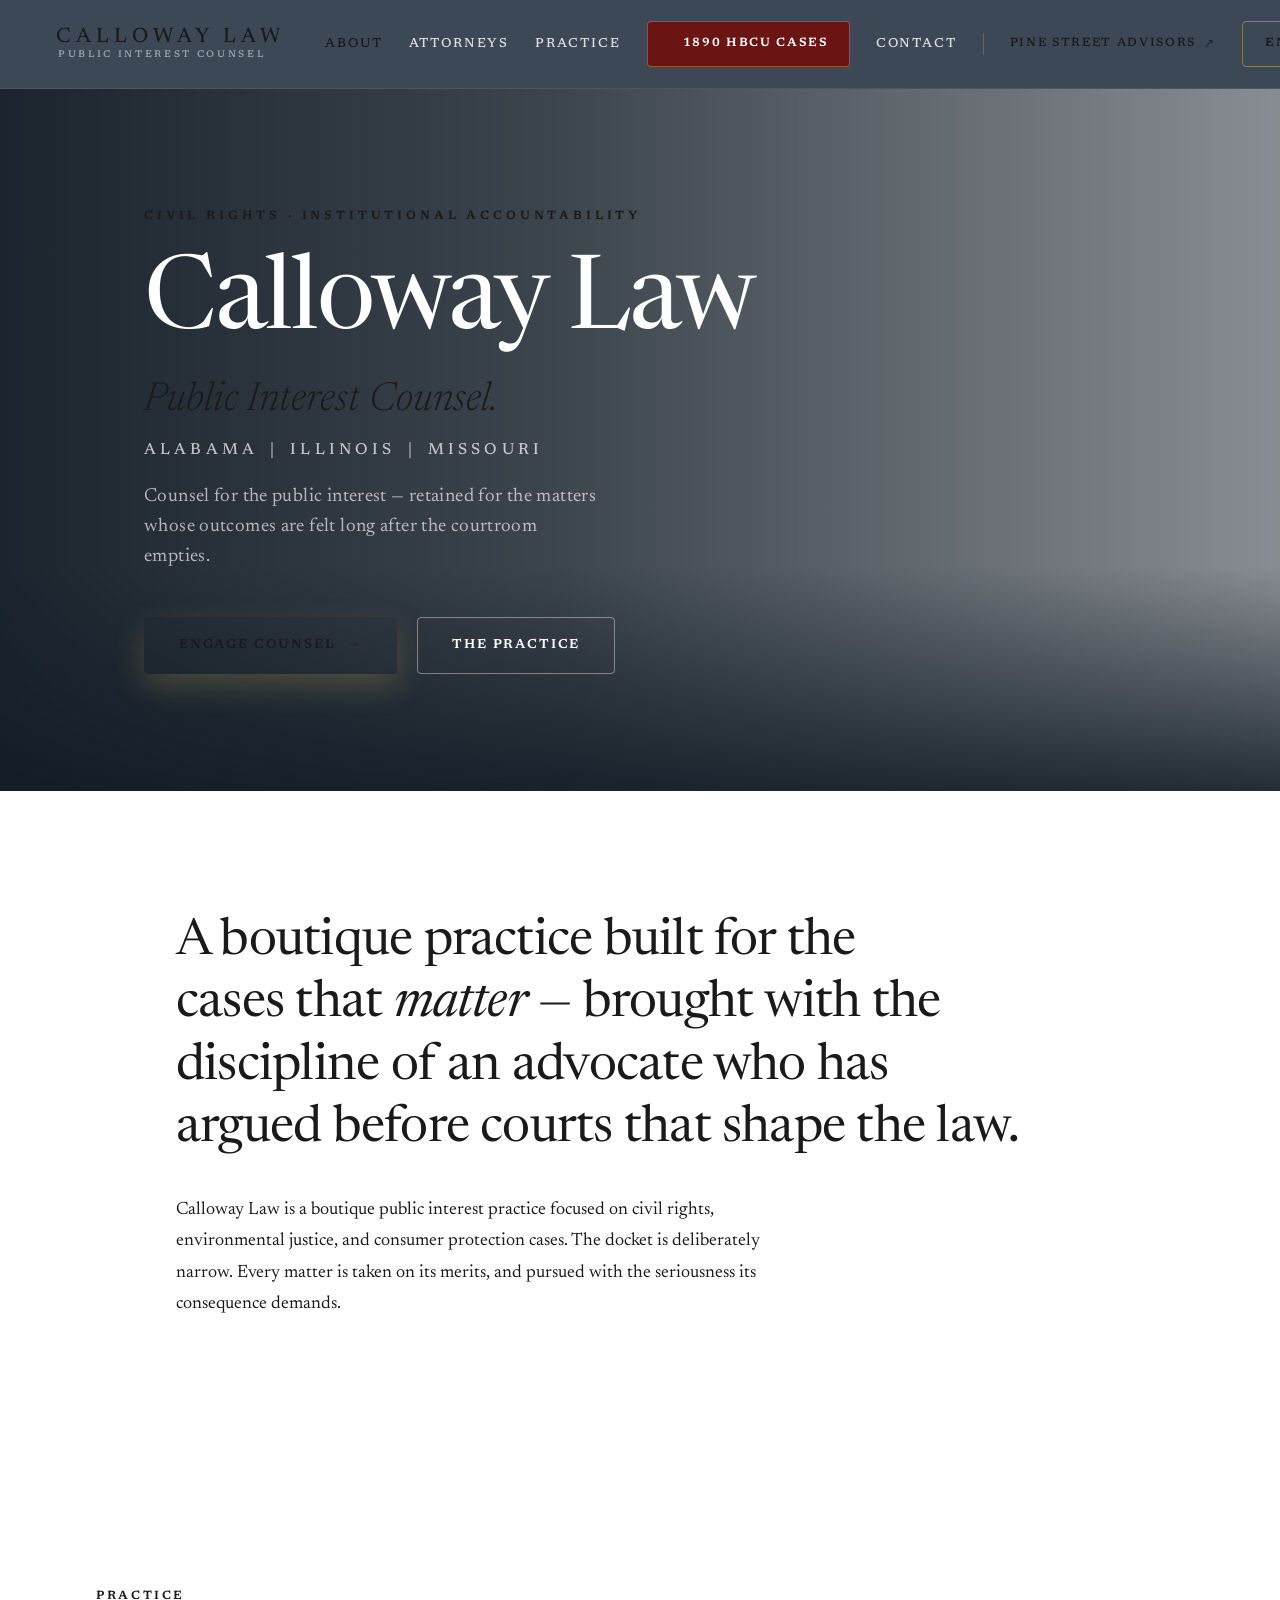
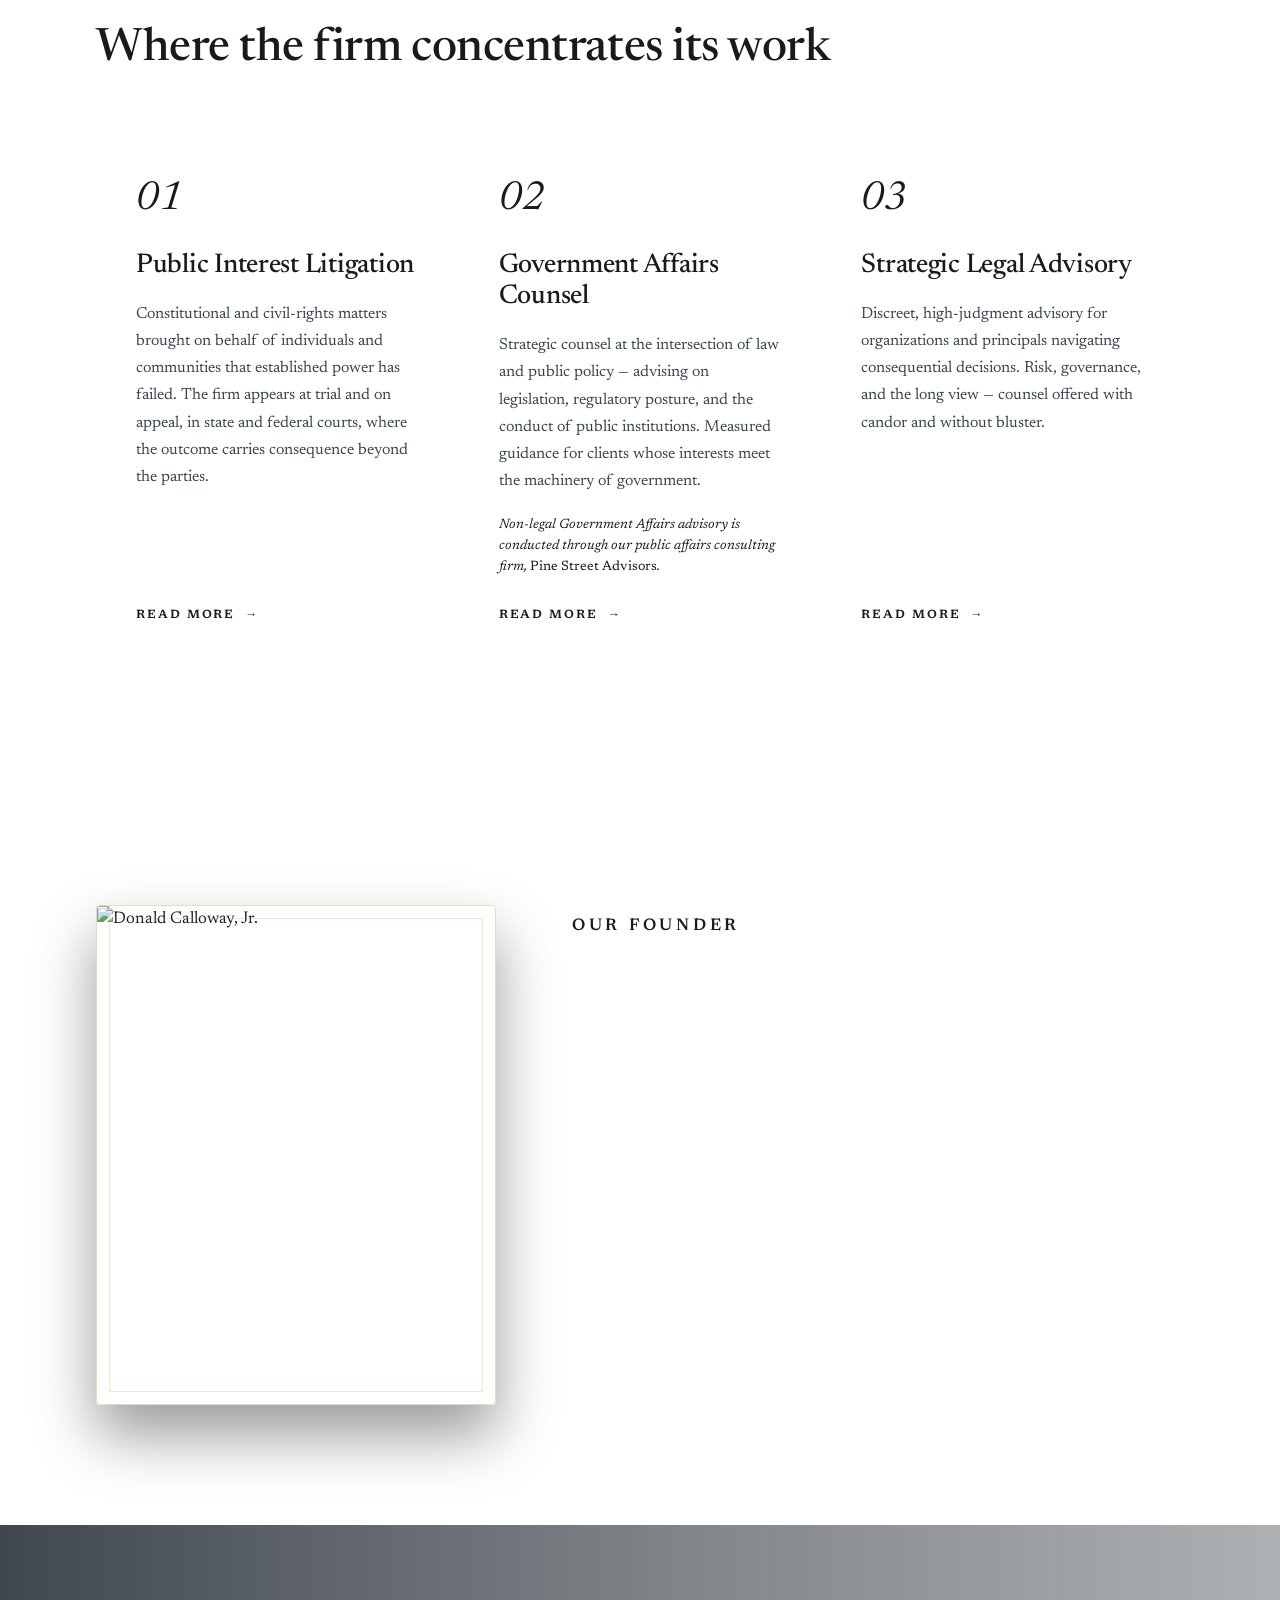
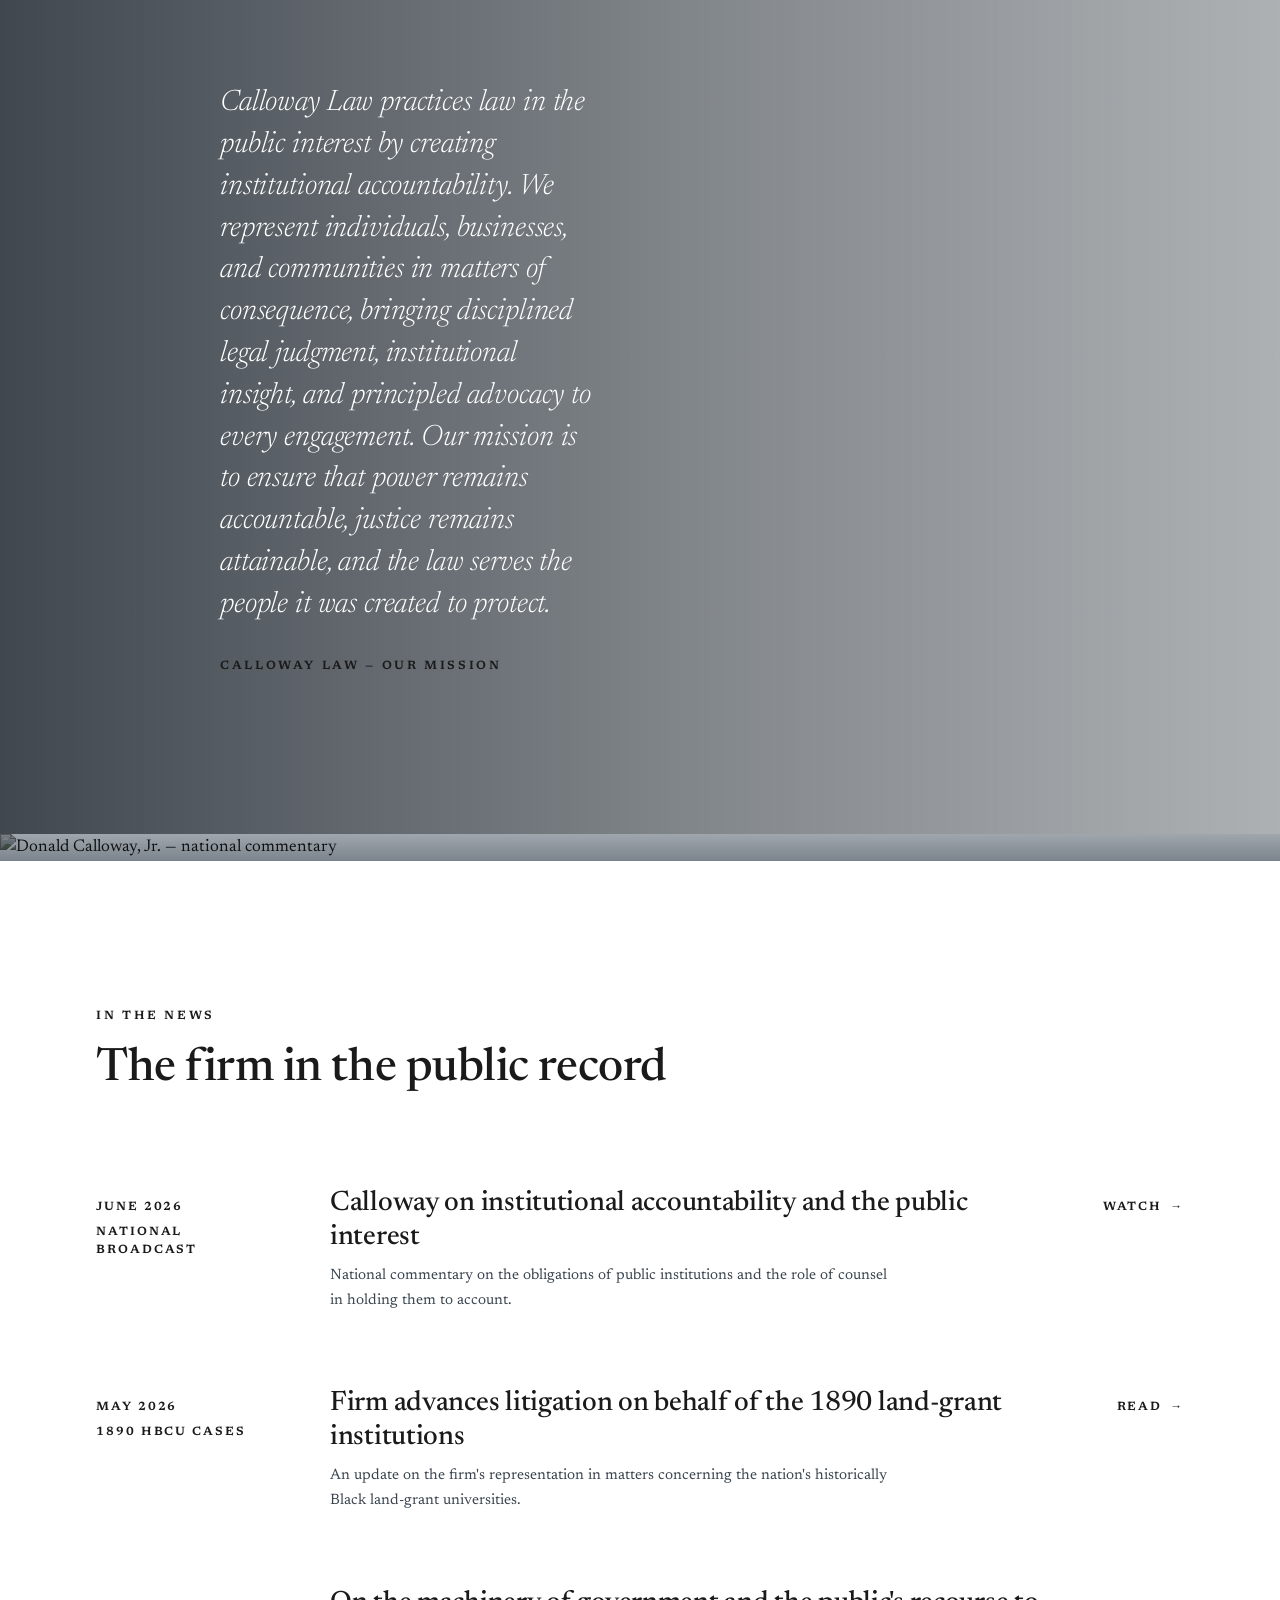
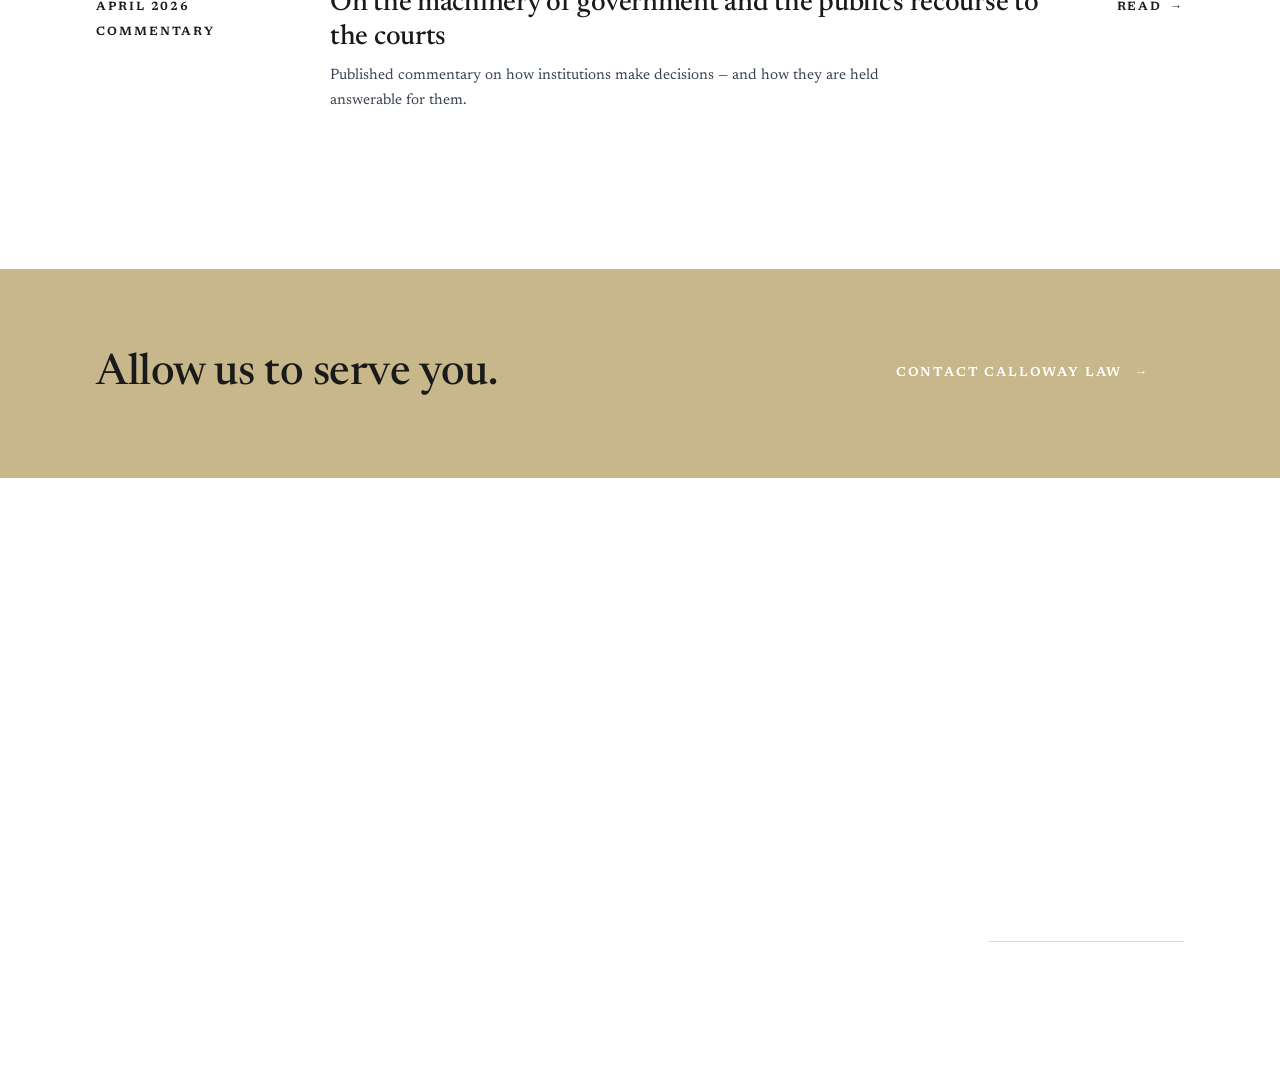
==== index.html @ e1b7f5eb "skeleton" ====
<!DOCTYPE html>
<html lang="en">
<head>
<meta charset="utf-8">
<meta name="viewport" content="width=device-width, initial-scale=1">
<title>Calloway Law — Counsel for the Public Interest</title>
<link rel="stylesheet" href="../colors_and_type.css">
<link rel="stylesheet" href="site.css">
<style>
  /* ================= HERO ================= */
  .hero { position: relative; min-height: 78vh; display: flex; align-items: center; overflow: hidden; background: var(--slate-navy); }
  .hero-photo {
    position: absolute; inset: 0;
    background: url('https://images.unsplash.com/photo-1479142506502-19b3a3b7ff33?w=2000&q=80') center/cover no-repeat;
    filter: grayscale(.4) contrast(1.03);
    transform: scale(1.04);
  }
  .hero::after {
    content: ""; position: absolute; inset: 0;
    background:
      linear-gradient(90deg, rgba(18,28,38,.96) 0%, rgba(18,28,38,.82) 44%, rgba(18,28,38,.5) 100%),
      linear-gradient(0deg, rgba(18,28,38,.85) 0%, rgba(18,28,38,0) 32%);
  }
  .hero-inner { position: relative; z-index: 2; max-width: var(--maxw); margin: 0 auto; padding: 0 56px; width: 100%; }
  .hero-block { border-left: 5px solid var(--forest-green); padding-left: 48px; max-width: 900px; }
  .hero-kicker {
    font-family: var(--font-body); font-weight: 600; text-transform: uppercase;
    letter-spacing: .32em; font-size: 12px; color: var(--champagne-gold); margin: 0 0 30px;
  }
  .hero h1 {
    font-family: var(--font-display); font-weight: 400;
    color: #fff; font-size: clamp(52px, 8vw, 104px); line-height: .94;
    letter-spacing: -0.02em; margin: 0; text-wrap: balance;
  }
  .hero .subhead {
    font-family: var(--font-serif); font-style: italic; font-weight: 300;
    color: var(--champagne-gold); font-size: clamp(24px, 3.4vw, 40px); margin: 26px 0 0; line-height: 1.15;
  }
  .hero-jx {
    font-family: var(--font-body); font-weight: 500;
    color: rgba(255,255,255,.72); font-size: clamp(13px, 1.5vw, 16px);
    letter-spacing: .26em; text-transform: uppercase; margin: 14px 0 0;
  }
  .hero-jx span { color: var(--champagne-gold); margin: 0 12px; }
  .hero .tagline {
    font-family: var(--font-body); font-weight: 400;
    color: rgba(255,255,255,.66); font-size: clamp(15px, 1.7vw, 19px);
    margin: 18px 0 0; letter-spacing: .02em; max-width: 46ch;
  }
  .hero-rule { width: 96px; height: 0; border-top: 3px solid var(--champagne-gold); margin: 44px 0 40px; }
  .hero-actions { display: flex; align-items: center; gap: 20px; flex-wrap: wrap; }
  .hero-foot {
    position: absolute; z-index: 2; left: 0; right: 0; bottom: 34px;
    display: flex; justify-content: center;
  }
  .hero-foot span {
    font-family: var(--font-body); font-size: 11px; letter-spacing: .3em;
    text-transform: uppercase; color: rgba(255,255,255,.42);
  }

  /* ================= POSITIONING STATEMENT ================= */
  .statement { background: var(--paper); }
  .statement-wrap { max-width: 1040px; margin: 0 auto; padding: 0 56px; }
  .statement .lead {
    font-family: var(--font-display); font-weight: 400;
    color: var(--slate-navy); font-size: clamp(28px, 4vw, 52px);
    line-height: 1.22; letter-spacing: -0.015em; margin: 0; text-wrap: balance;
  }
  .statement .lead em { font-style: italic; color: var(--forest-green); }
  .statement .sub {
    font-family: var(--font-body); color: var(--sage-grey);
    font-size: 18px; line-height: 1.75; margin: 34px 0 0; max-width: 64ch;
  }

  /* ================= PRACTICE CARDS ================= */
  .practice { background: #fff; border-top: 1px solid var(--ink-faint); }
  .cards { display: grid; grid-template-columns: repeat(3, 1fr); gap: 0; margin-top: 60px; border-top: 1px solid var(--ink-faint); }
  .card {
    position: relative; background: #fff;
    border-top: 3px solid var(--forest-green);
    border-right: 1px solid var(--ink-faint);
    padding: 44px 40px 40px; min-height: 420px;
    display: flex; flex-direction: column;
    transition: background .3s ease, transform .3s ease;
  }
  .card:last-child { border-right: 0; }
  .card:hover { background: var(--paper); }
  .card .num {
    font-family: var(--font-display); font-weight: 400; font-style: italic;
    font-size: 40px; color: var(--champagne-gold); line-height: 1; margin-bottom: 30px;
  }
  .card h3 {
    font-family: var(--font-display); font-weight: 500; color: var(--slate-navy);
    font-size: 27px; line-height: 1.16; margin: 0 0 20px; letter-spacing: -0.01em;
  }
  .card p { font-family: var(--font-body); color: #3a4550; font-size: 16px; line-height: 1.7; margin: 0 0 20px; }
  .card .card-note { font-style: italic; color: var(--sage-grey); font-size: 13.5px; line-height: 1.55; margin: 0 0 28px; }
  .card .card-note a { color: var(--slate-navy); text-decoration: none; border-bottom: 1px solid var(--champagne-gold); font-style: normal; }
  .card .card-link {
    margin-top: auto; align-self: flex-start;
    font-family: var(--font-body); font-weight: 600; font-size: 12px;
    letter-spacing: .16em; text-transform: uppercase; color: var(--slate-navy);
    text-decoration: none; display: inline-flex; align-items: center; gap: 10px;
  }
  .card .card-link .arw { color: var(--champagne-gold); transition: transform .25s ease; }
  .card:hover .card-link .arw { transform: translateX(5px); }

  /* ================= BIOGRAPHY ================= */
  .bio { position: relative; background: var(--slate-navy); overflow: hidden; }
  .bio-grid {
    max-width: var(--maxw); margin: 0 auto; padding: 0 56px;
    display: grid; grid-template-columns: 400px 1fr; gap: 76px; align-items: center;
  }
  .headshot {
    position: relative; aspect-ratio: 4/5; border-radius: 4px; overflow: hidden;
    background:
      linear-gradient(160deg, rgba(255,255,255,.06), rgba(255,255,255,.01)),
      var(--slate-navy-90);
    border: 1px solid rgba(200,169,81,.4);
    display: flex; align-items: center; justify-content: center;
    box-shadow: 0 30px 60px rgba(0,0,0,.4);
  }
  .headshot::before {
    content: ""; position: absolute; inset: 12px; border: 1px solid rgba(200,169,81,.28);
    pointer-events: none;
  }
  .headshot span {
    font-family: ui-monospace, 'SFMono-Regular', Menlo, monospace;
    font-size: 11px; letter-spacing: .16em; text-transform: uppercase;
    color: rgba(255,255,255,.4); text-align: center; line-height: 1.8;
  }
  .bio-text .eyebrow { color: var(--champagne-gold); }
  .bio-text h2 {
    font-family: var(--font-display); font-weight: 500; color: #fff;
    font-size: clamp(30px, 3.6vw, 46px); line-height: 1.1; margin: 0 0 8px; letter-spacing: -0.015em;
  }
  .bio-text .role {
    font-family: var(--font-serif); font-style: italic; font-weight: 300;
    color: rgba(255,255,255,.6); font-size: 19px; margin: 0 0 30px;
  }
  .bio-text p { font-family: var(--font-body); color: rgba(255,255,255,.8); font-size: 17px; line-height: 1.78; margin: 0 0 22px; max-width: 58ch; }
  .bio-cta { margin-top: 16px; }

  /* ================= FULL-BLEED QUOTE ================= */
  .quote { position: relative; overflow: hidden; }
  .quote-photo {
    position: absolute; inset: 0;
    background: url('img/mose.jpeg') center 22%/cover no-repeat;
    filter: grayscale(.6) contrast(1.02) brightness(.92) sepia(.12);
  }
  .quote::after { content: ""; position: absolute; inset: 0; background: linear-gradient(90deg, rgba(16,25,34,.8) 0%, rgba(16,25,34,.52) 55%, rgba(16,25,34,.34) 100%); }
  .quote-wrap { position: relative; z-index: 2; max-width: 1040px; margin: 0 auto; padding: 150px 56px; }
  blockquote.pullquote { border-left: 4px solid var(--champagne-gold); padding: 8px 0 8px 44px; margin: 0; max-width: 42ch; }
  blockquote.pullquote p {
    font-family: var(--font-display); font-style: italic; font-weight: 300;
    color: #fff; font-size: clamp(20px, 2.3vw, 31px); line-height: 1.42; margin: 0; letter-spacing: -0.005em;
  }
  blockquote.pullquote cite {
    display: block; margin-top: 30px; font-style: normal;
    font-family: var(--font-body); font-weight: 600; font-size: 12px; letter-spacing: .22em;
    text-transform: uppercase; color: var(--champagne-gold);
  }

  /* ================= DESK BAND ================= */
  .deskband { position: relative; background: var(--slate-navy); border-top: 3px solid var(--champagne-gold); border-bottom: 3px solid var(--champagne-gold); }
  .deskband img { width: 100%; display: block; filter: grayscale(.55) saturate(.55) contrast(.94) brightness(.82); }
  .deskband::after {
    content: ""; position: absolute; inset: 0; pointer-events: none;
    background: linear-gradient(180deg, rgba(28,43,58,.42), rgba(28,43,58,.58));
    mix-blend-mode: multiply;
  }

  /* ================= IN THE NEWS ================= */
  .news { background: var(--paper); }
  .news-list { max-width: var(--maxw); margin: 54px auto 0; padding: 0 56px; border-top: 1px solid var(--ink-faint); }
  .news-item { display: grid; grid-template-columns: 190px 1fr auto; gap: 44px; align-items: baseline; padding: 36px 0; border-bottom: 1px solid var(--ink-faint); transition: background .25s ease; }
  .news-item .meta { font-family: var(--font-body); font-weight: 600; text-transform: uppercase; letter-spacing: .16em; font-size: 12px; color: var(--sage-grey); line-height: 1.5; }
  .news-item .meta .outlet { display: block; color: var(--champagne-gold); margin-top: 7px; }
  .news-item h3 { font-family: var(--font-display); font-weight: 500; color: var(--slate-navy); font-size: clamp(21px, 2.2vw, 28px); line-height: 1.24; margin: 0 0 9px; letter-spacing: -0.01em; }
  .news-item p { font-family: var(--font-body); color: #3a4550; font-size: 15px; line-height: 1.65; margin: 0; max-width: 62ch; }
  .news-item .readlink { font-family: var(--font-body); font-weight: 600; font-size: 12px; letter-spacing: .14em; text-transform: uppercase; color: var(--slate-navy); text-decoration: none; white-space: nowrap; display: inline-flex; gap: 9px; align-items: center; }
  .news-item .readlink .arw { color: var(--champagne-gold); transition: transform .25s ease; }
  .news-item .readlink:hover .arw { transform: translateX(4px); }
  @media (max-width: 860px) {
    .news-list { padding: 0 26px; }
    .news-item { grid-template-columns: 1fr; gap: 12px; padding: 28px 0; }
  }

  /* ================= GOLD CTA ================= */
  .cta-band { background: #C7B78B; position: relative; }
  .cta-inner {
    max-width: var(--maxw); margin: 0 auto; padding: 76px 56px;
    display: flex; align-items: center; justify-content: space-between; gap: 48px;
  }
  .cta-band h2 {
    font-family: var(--font-display); font-weight: 500; color: var(--slate-navy);
    font-size: clamp(28px, 3.4vw, 44px); line-height: 1.12; margin: 0; max-width: 20ch; letter-spacing: -0.01em;
  }

  @media (max-width: 860px) {
    .hero { min-height: 86vh; }
    .hero-block { padding-left: 26px; border-left-width: 4px; }
    .hero-foot { display: none; }
    .statement-wrap { padding: 0 26px; }
    .cards { grid-template-columns: 1fr; margin-top: 40px; }
    .card { min-height: 0; border-right: 0; border-bottom: 1px solid var(--ink-faint); }
    .bio-grid { grid-template-columns: 1fr; gap: 44px; padding: 0 26px; }
    .headshot { max-width: 300px; }
    .quote-wrap { padding: 96px 26px; }
    blockquote.pullquote { padding-left: 26px; }
    .cta-inner { flex-direction: column; align-items: flex-start; padding: 56px 26px; }
  }
</style>
</head>
<body>

<!-- ===== NAV ===== -->
<header class="nav" data-open="false" data-screen-label="Home — Nav">
  <div class="nav-inner">
    <a class="nav-mark" href="index.html">
      <span class="nav-mark-name">Calloway Law</span>
      <span class="nav-mark-sub">Public Interest Counsel</span>
    </a>
    <button class="nav-toggle" aria-label="Menu" aria-expanded="false"><span></span><span></span><span></span></button>
    <nav class="nav-nav">
      <a class="navlink" href="index.html#about" aria-current="page">About</a>
      <a class="navlink" href="attorney.html">Attorneys</a>
      <a class="navlink" href="practice.html">Practice</a>
      <a class="nav-hbcu" href="practice.html#hbcu">1890 HBCU Cases</a>
      <a class="navlink" href="engage.html">Contact</a>
      <a class="nav-pine" href="../pinestreet/index.html">Pine Street Advisors <span class="ext" aria-hidden="true">↗</span></a>
      <a class="nav-cta" href="engage.html">Engage Counsel</a>
    </nav>
  </div>
</header>

<!-- ===== HERO ===== -->
<section class="hero" data-screen-label="Home — Hero">
  <div class="hero-photo"></div>
  <div class="hero-inner">
    <div class="hero-block">
      <p class="hero-kicker">Civil Rights · Institutional Accountability</p>
      <h1>Calloway&nbsp;Law</h1>
      <p class="subhead">Public Interest Counsel.</p>
      <p class="hero-jx">Alabama<span>|</span>Illinois<span>|</span>Missouri</p>
      <p class="tagline">Counsel for the public interest — retained for the matters whose outcomes are felt long after the courtroom empties.</p>
      <div class="hero-rule"></div>
      <div class="hero-actions">
        <a class="btn btn--gold" href="engage.html">Engage Counsel <span class="arw">→</span></a>
        <a class="btn btn--ghost-light" href="practice.html">The Practice</a>
      </div>
    </div>
  </div>
</section>

<!-- ===== POSITIONING STATEMENT ===== -->
<section class="section statement" id="about" data-screen-label="Home — Statement">
  <div class="statement-wrap">
    <p class="lead reveal">A boutique practice built for the cases that <em>matter</em> — brought with the discipline of an advocate who has argued before courts that shape the law.</p>
    <p class="sub reveal" data-delay="1">Calloway Law is a boutique public interest practice focused on civil rights, environmental justice, and consumer protection cases. The docket is deliberately narrow. Every matter is taken on its merits, and pursued with the seriousness its consequence demands.</p>
  </div>
</section>

<!-- ===== PRACTICE AREAS ===== -->
<section class="section practice" data-screen-label="Home — Practice Areas">
  <div class="sec-head">
    <div class="sec-rule reveal"></div>
    <p class="eyebrow reveal">Practice</p>
    <h2 class="sec-title reveal">Where the firm concentrates its work</h2>
  </div>
  <div class="shell">
    <div class="cards">
      <article class="card reveal">
        <div class="num">01</div>
        <h3>Public Interest Litigation</h3>
        <p>Constitutional and civil-rights matters brought on behalf of individuals and communities that established power has failed. The firm appears at trial and on appeal, in state and federal courts, where the outcome carries consequence beyond the parties.</p>
        <a class="card-link" href="practice.html#litigation">Read more <span class="arw">→</span></a>
      </article>
      <article class="card reveal" data-delay="1">
        <div class="num">02</div>
        <h3>Government Affairs Counsel</h3>
        <p>Strategic counsel at the intersection of law and public policy — advising on legislation, regulatory posture, and the conduct of public institutions. Measured guidance for clients whose interests meet the machinery of government.</p>
        <p class="card-note">Non-legal Government Affairs advisory is conducted through our public affairs consulting firm, <a href="../pinestreet/index.html">Pine Street Advisors</a>.</p>
        <a class="card-link" href="practice.html#government">Read more <span class="arw">→</span></a>
      </article>
      <article class="card reveal" data-delay="2">
        <div class="num">03</div>
        <h3>Strategic Legal Advisory</h3>
        <p>Discreet, high-judgment advisory for organizations and principals navigating consequential decisions. Risk, governance, and the long view — counsel offered with candor and without bluster.</p>
        <a class="card-link" href="practice.html#advisory">Read more <span class="arw">→</span></a>
      </article>
    </div>
  </div>
</section>

<!-- ===== BIOGRAPHY ===== -->
<section class="section bio" data-screen-label="Home — Biography">
  <div class="bio-grid">
    <div class="headshot reveal"><img src="img/dc-headshot.jpeg" alt="Donald Calloway, Jr." style="width:100%;height:100%;object-fit:cover;"></div>
    <div class="bio-text reveal" data-delay="1">
      <p class="eyebrow">Our Founder</p>
      <h2>Donald Calloway, Jr.</h2>
      <p class="role">Principal · Public Interest Counsel</p>
      <p>Calloway Law is a boutique public interest practice focused on civil rights, environmental justice, and consumer protection cases — led by Donald Calloway, Jr., counsel whose work sits at the intersection of institutional accountability and consequential litigation.</p>
      <p>The firm represents communities and individuals that corporate and government power has failed, and brings to each matter the discipline of an advocate who has argued before courts that matter.</p>
      <div class="bio-cta"><a class="btn btn--ghost-light" href="attorney.html">Full Biography <span class="arw">→</span></a></div>
    </div>
  </div>
</section>

<!-- ===== FULL-BLEED PULLQUOTE ===== -->
<section class="quote" data-screen-label="Home — Pullquote">
  <div class="quote-photo"></div>
  <div class="quote-wrap">
    <blockquote class="pullquote reveal">
      <p>Calloway Law practices law in the public interest by creating institutional accountability. We represent individuals, businesses, and communities in matters of consequence, bringing disciplined legal judgment, institutional insight, and principled advocacy to every engagement. Our mission is to ensure that power remains accountable, justice remains attainable, and the law serves the people it was created to protect.</p>
      <cite>Calloway Law — Our Mission</cite>
    </blockquote>
  </div>
</section>

<!-- ===== DESK BAND ===== -->
<section class="deskband" data-screen-label="Home — Desk">
  <img src="img/morning-joe.jpeg" alt="Donald Calloway, Jr. — national commentary">
</section>

<!-- ===== IN THE NEWS ===== -->
<section class="section news" id="news" data-screen-label="Home — In the News">
  <div class="sec-head">
    <div class="sec-rule reveal"></div>
    <p class="eyebrow reveal">In the News</p>
    <h2 class="sec-title reveal">The firm in the public record</h2>
  </div>
  <div class="news-list">
    <!-- To post an update, copy one .news-item block and edit the date, outlet, headline, summary, and link. -->
    <article class="news-item reveal">
      <div class="meta">June 2026<span class="outlet">National Broadcast</span></div>
      <div>
        <h3>Calloway on institutional accountability and the public interest</h3>
        <p>National commentary on the obligations of public institutions and the role of counsel in holding them to account.</p>
      </div>
      <a class="readlink" href="#">Watch <span class="arw">→</span></a>
    </article>
    <article class="news-item reveal">
      <div class="meta">May 2026<span class="outlet">1890 HBCU Cases</span></div>
      <div>
        <h3>Firm advances litigation on behalf of the 1890 land-grant institutions</h3>
        <p>An update on the firm's representation in matters concerning the nation's historically Black land-grant universities.</p>
      </div>
      <a class="readlink" href="practice.html#hbcu">Read <span class="arw">→</span></a>
    </article>
    <article class="news-item reveal">
      <div class="meta">April 2026<span class="outlet">Commentary</span></div>
      <div>
        <h3>On the machinery of government and the public's recourse to the courts</h3>
        <p>Published commentary on how institutions make decisions — and how they are held answerable for them.</p>
      </div>
      <a class="readlink" href="#">Read <span class="arw">→</span></a>
    </article>
  </div>
</section>

<!-- ===== GOLD CTA BAND ===== -->
<section class="cta-band" data-screen-label="Home — CTA">
  <div class="cta-inner">
    <h2>Allow us to serve you.</h2>
    <a class="btn btn--navy" href="engage.html">Contact Calloway Law <span class="arw">→</span></a>
  </div>
</section>

<!-- ===== FOOTER ===== -->
<footer class="footer" data-screen-label="Home — Footer">
  <div class="footer-grid">
    <div>
      <div class="footer-mark">Calloway Law</div>
      <p>Counsel for the Public Interest.</p>
    </div>
    <div>
      <h4>Navigate</h4>
      <ul>
        <li><a href="practice.html">Practice Areas</a></li>
        <li><a href="attorney.html">Attorneys</a></li>
        <li><a href="engage.html">Engage Counsel</a></li>
        <li><a href="disclosure.html">Attorney Advertising</a></li>
      </ul>
    </div>
    <div>
      <h4>Contact</h4>
      <ul>
        <li><a href="mailto:dcalloway@gmail.com">dcalloway@gmail.com</a></li>
        <li>(314)&nbsp;555-0140</li>
        <li>St. Louis, Missouri</li>
      </ul>
    </div>
  </div>
  <div class="footer-id">
    <div class="id-lines">
      <strong>Calloway Law&nbsp;&nbsp;|&nbsp;&nbsp;Public Interest Counsel</strong><br>
      Donald Calloway, Jr.<br>
      Admitted in Alabama, Illinois, and Missouri
    </div>
    <div class="id-meta">
      © 2026 Calloway Law. All rights reserved.<br>
      <a href="disclosure.html" style="color:var(--sage-grey);text-decoration:none;border-bottom:1px solid rgba(200,169,81,.4);">Attorney Advertising Disclosure</a>
    </div>
  </div>
  <div class="footer-cities">Anniston, AL<span class="sep">·</span>St. Louis, MO<span class="sep">·</span>Washington, D.C.</div>
</footer>

<script src="site.js"></script>
</body>
</html>
---- site.css ----
/* ============================================================
   CALLOWAY LAW — Website styles (elevated edition)
   Editorial, photographic, esteemed. Builds on
   colors_and_type.css but overrides the type stack with a
   refined Newsreader serif + Libre Franklin sans pairing.
   ============================================================ */

@import url('https://fonts.googleapis.com/css2?family=Newsreader:ital,opsz,wght@0,6..72,300;0,6..72,400;0,6..72,500;0,6..72,600;0,6..72,700;1,6..72,300;1,6..72,400;1,6..72,500&family=Libre+Franklin:wght@300;400;500;600;700&display=swap');

*, *::before, *::after { box-sizing: border-box; }
html { -webkit-text-size-adjust: 100%; scroll-behavior: smooth; }

:root {
  --near-black: #1A1A1A;
  --maroon: #6B1414;
  --maxw: 1200px;
  /* elevated type stack — website scope */
  --font-display: 'Newsreader', Georgia, 'Times New Roman', serif;
  --font-serif:   'Newsreader', Georgia, 'Times New Roman', serif;
  --font-body:    'Newsreader', Georgia, 'Times New Roman', serif;
}

body {
  margin: 0;
  background: var(--paper);
  color: var(--near-black);
  font-family: var(--font-body);
  font-size: 17px;
  line-height: 1.6;
  font-weight: 400;
  -webkit-font-smoothing: antialiased;
  text-rendering: optimizeLegibility;
}

img { max-width: 100%; display: block; }
a { color: inherit; }
::selection { background: rgba(200,169,81,.28); }

/* ---------- shared layout primitives ---------- */
.shell { max-width: var(--maxw); margin: 0 auto; padding: 0 56px; }
.section { padding: 120px 0; }
.section--tight { padding: 84px 0; }

/* small caps eyebrow */
.eyebrow {
  font-family: var(--font-body);
  font-weight: 600;
  text-transform: uppercase;
  letter-spacing: .22em;
  font-size: 12px;
  color: var(--sage-grey);
  margin: 0 0 18px;
}

/* Major section header — thin champagne rule above the eyebrow */
.sec-head { max-width: var(--maxw); margin: 0 auto; padding: 0 56px; }
.sec-rule {
  width: 64px; height: 0;
  border-top: 3px solid var(--champagne-gold);
  margin: 0 0 26px;
}
.sec-title {
  font-family: var(--font-display);
  font-weight: 500;
  color: var(--slate-navy);
  font-size: clamp(30px, 3.6vw, 46px);
  line-height: 1.12;
  letter-spacing: -0.01em;
  margin: 0;
  text-wrap: balance;
}

/* ============================================================
   NAVIGATION — sticky slate-navy bar with lockup + CTA
   ============================================================ */
.nav {
  position: sticky; top: 0; z-index: 100;
  background: rgba(28,43,58,.86);
  backdrop-filter: saturate(140%) blur(10px);
  -webkit-backdrop-filter: saturate(140%) blur(10px);
  border-bottom: 1px solid rgba(255,255,255,.08);
  transition: background .3s ease, box-shadow .3s ease;
}
.nav.is-scrolled {
  background: rgba(24,37,50,.97);
  box-shadow: 0 10px 34px rgba(0,0,0,.28);
}
.nav-inner {
  max-width: 1380px; margin: 0 auto;
  padding: 0 56px;
  height: 88px;
  display: flex; align-items: center; justify-content: space-between; gap: 40px;
}
.nav-mark { text-decoration: none; display: flex; flex-direction: column; gap: 3px; line-height: 1; white-space: nowrap; }
.nav-mark-name {
  font-family: var(--font-display);
  font-weight: 500;
  text-transform: uppercase;
  letter-spacing: .24em;
  font-size: 21px;
  color: var(--champagne-gold);
  white-space: nowrap;
}
.nav-mark-sub {
  font-family: var(--font-body);
  font-weight: 500;
  text-transform: uppercase;
  letter-spacing: .28em;
  font-size: 9.5px;
  color: rgba(255,255,255,.5);
  padding-left: 2px;
}
.nav-nav { display: flex; align-items: center; gap: 26px; }
.nav-links {
  display: flex; align-items: center; gap: 28px;
  list-style: none; margin: 0; padding: 0;
}
.nav-links a {
  font-family: var(--font-body);
  font-weight: 500;
  font-size: 13px;
  letter-spacing: .16em;
  text-transform: uppercase;
  color: rgba(255,255,255,.82);
  text-decoration: none;
  padding: 8px 0;
  position: relative;
  transition: color .25s ease;
}
.nav-links a::after {
  content: ""; position: absolute; left: 0; right: 100%; bottom: 0;
  height: 1.5px; background: var(--champagne-gold);
  transition: right .28s ease;
}
.nav-links a:hover { color: #fff; }
.nav-links a:hover::after { right: 0; }
.nav-links a[aria-current="page"] { color: var(--champagne-gold); }
.nav-links a[aria-current="page"]::after { right: 0; }
/* flat nav links (evenly spaced row after the wordmark) */
.nav-nav .navlink {
  font-family: var(--font-body);
  font-weight: 500; font-size: 13px; letter-spacing: .14em; text-transform: uppercase;
  color: rgba(255,255,255,.82); text-decoration: none;
  padding: 8px 0; position: relative; white-space: nowrap;
  transition: color .25s ease;
}
.nav-nav .navlink::after {
  content: ""; position: absolute; left: 0; right: 100%; bottom: 0;
  height: 1.5px; background: var(--champagne-gold); transition: right .28s ease;
}
.nav-nav .navlink:hover { color: #fff; }
.nav-nav .navlink:hover::after { right: 0; }
.nav-nav .navlink[aria-current="page"] { color: var(--champagne-gold); }
.nav-nav .navlink[aria-current="page"]::after { right: 0; }
.nav-cta {
  font-family: var(--font-body);
  font-weight: 600;
  font-size: 12px; letter-spacing: .16em; text-transform: uppercase;
  color: var(--champagne-gold);
  text-decoration: none;
  border: 1px solid rgba(200,169,81,.55);
  border-radius: 4px;
  padding: 12px 22px;
  transition: background .25s ease, color .25s ease, border-color .25s ease;
  white-space: nowrap;
}
.nav-cta:hover { background: var(--champagne-gold); color: var(--slate-navy); border-color: var(--champagne-gold); }
.nav-hbcu {
  font-family: var(--font-body);
  font-weight: 600;
  font-size: 12px; letter-spacing: .14em; text-transform: uppercase;
  color: #fff;
  text-decoration: none;
  background: var(--maroon);
  border: 1px solid rgba(200,169,81,.45);
  border-radius: 4px;
  padding: 12px 20px;
  display: inline-flex; align-items: center; gap: 9px;
  transition: background .25s ease, border-color .25s ease, color .25s ease;
  white-space: nowrap;
}
.nav-hbcu::before { content: ""; width: 6px; height: 6px; border-radius: 50%; background: var(--champagne-gold); flex: none; }
.nav-hbcu:hover { background: #7d1a1a; border-color: var(--champagne-gold); }
/* Cross-firm reference — Pine Street Advisors */
.nav-pine {
  font-family: var(--font-body);
  font-weight: 500; font-size: 12px; letter-spacing: .14em; text-transform: uppercase;
  color: var(--champagne-gold); text-decoration: none; white-space: nowrap;
  display: inline-flex; align-items: center; gap: 8px;
  padding: 8px 0 8px 27px; position: relative;
  transition: color .25s ease;
}
.nav-pine::before {
  content: ""; position: absolute; left: 0; top: 50%; transform: translateY(-50%);
  width: 1px; height: 22px; background: rgba(200,169,81,.34);
}
.nav-pine .ext { font-size: 12px; line-height: 1; opacity: .82; transition: transform .25s ease; }
.nav-pine:hover { color: #fff; }
.nav-pine:hover .ext { transform: translate(2px,-2px); }
.nav-toggle {
  display: none; background: none; border: 0; cursor: pointer;
  width: 40px; height: 40px; padding: 8px;
}
.nav-toggle span { display: block; height: 2px; background: #fff; margin: 5px 0; transition: transform .3s ease, opacity .3s ease; }

/* ============================================================
   BUTTONS
   ============================================================ */
.btn {
  display: inline-flex; align-items: center; gap: 12px;
  font-family: var(--font-body);
  font-weight: 600;
  font-size: 13px;
  letter-spacing: .14em;
  text-transform: uppercase;
  text-decoration: none;
  padding: 17px 34px;
  border-radius: 4px;
  border: 1px solid transparent;
  cursor: pointer;
  white-space: nowrap;
  transition: transform .2s ease, background .25s ease, color .25s ease, border-color .25s ease, box-shadow .25s ease;
}
.btn:hover { transform: translateY(-1px); }
.btn:active { transform: translateY(0); }
.btn .arw { transition: transform .25s ease; }
.btn:hover .arw { transform: translateX(4px); }
.btn--gold { background: var(--champagne-gold); color: var(--slate-navy); box-shadow: 0 12px 30px rgba(200,169,81,.25); }
.btn--gold:hover { background: #d4b968; }
.btn--navy { background: var(--slate-navy); color: #fff; }
.btn--navy:hover { background: var(--slate-navy-90); }
.btn--ghost-light {
  background: transparent; color: #fff; border-color: rgba(255,255,255,.4);
}
.btn--ghost-light:hover { border-color: var(--champagne-gold); color: var(--champagne-gold); }
.btn--ghost {
  background: transparent; color: var(--slate-navy); border-color: var(--champagne-gold);
}
.btn--ghost:hover { background: rgba(200,169,81,.12); }

/* subdued inline link */
.cl-inline-link {
  color: var(--slate-navy); text-decoration: none;
  border-bottom: 1px solid var(--champagne-gold); padding-bottom: 1px;
  transition: border-color .2s ease;
}
.cl-inline-link:hover { border-bottom-width: 2px; }

/* ============================================================
   INTERIOR PAGE HEADER — compact, modern, on paper
   ============================================================ */
.page-head {
  position: relative;
  background: var(--paper);
  overflow: hidden;
  border-bottom: 1px solid var(--ink-faint);
}
.page-head .ph-photo { display: none; }
.page-head::after { display: none; }
.page-head-inner {
  position: relative; z-index: 2;
  max-width: var(--maxw); margin: 0 auto; padding: 84px 56px 60px;
}
.page-head .ph-rule { width: 56px; height: 0; border-top: 3px solid var(--champagne-gold); margin: 0 0 22px; }
.page-head .eyebrow { color: var(--sage-grey); margin-bottom: 16px; }
.page-head h1 {
  font-family: var(--font-display); font-weight: 500;
  color: var(--slate-navy); font-size: clamp(36px, 4.6vw, 60px);
  line-height: 1.05; letter-spacing: -0.018em; margin: 0; text-wrap: balance;
}
.page-head .ph-sub {
  font-family: var(--font-serif); font-style: italic; font-weight: 300;
  color: var(--sage-grey); font-size: clamp(17px, 1.8vw, 22px);
  margin: 20px 0 0; max-width: 62ch; line-height: 1.5;
}

/* minimal masthead variant (no photo) */
.page-head--plain::after { background: none; }

/* ============================================================
   FOOTER — slate-navy, three columns + dignified id block
   ============================================================ */
.footer {
  background: var(--slate-navy);
  color: rgba(255,255,255,.72);
  border-top: 3px solid var(--champagne-gold);
}
.footer-grid {
  max-width: var(--maxw); margin: 0 auto;
  padding: 88px 56px 0;
  display: grid; grid-template-columns: 1.5fr 1fr 1fr; gap: 60px;
}
.footer h4 {
  font-family: var(--font-body); font-weight: 600;
  text-transform: uppercase; letter-spacing: .2em;
  font-size: 11px; color: var(--champagne-gold); margin: 0 0 22px;
}
.footer-mark {
  font-family: var(--font-display); font-weight: 500;
  text-transform: uppercase; letter-spacing: .22em;
  font-size: 22px; color: #fff; margin: 0 0 14px;
}
.footer-mark + p {
  font-family: var(--font-serif); font-style: italic; font-weight: 300;
  color: var(--champagne-gold); font-size: 17px; margin: 0; max-width: 34ch; line-height: 1.5;
}
.footer ul { list-style: none; margin: 0; padding: 0; }
.footer li { margin-bottom: 13px; font-size: 15px; }
.footer a { color: rgba(255,255,255,.72); text-decoration: none; transition: color .2s ease; }
.footer a:hover { color: var(--champagne-gold); }

/* Firm identification block — centered, framed, set apart */
.footer-id {
  max-width: var(--maxw); margin: 72px auto 0;
  padding: 40px 56px 48px;
  border-top: 1px solid rgba(255,255,255,.12);
  display: flex; justify-content: space-between; align-items: flex-end;
  gap: 32px; flex-wrap: wrap;
}
.footer-id .id-lines {
  font-family: var(--font-body); color: var(--sage-grey);
  font-size: 13px; line-height: 1.85; letter-spacing: .02em;
}
.footer-id .id-lines strong {
  display: inline-block; margin-bottom: 4px;
  font-family: var(--font-display); font-weight: 500; font-style: normal;
  color: rgba(255,255,255,.9); font-size: 15px; letter-spacing: .04em;
}
.footer-id .id-meta {
  font-family: var(--font-body); color: var(--sage-grey);
  font-size: 12px; letter-spacing: .04em; text-align: right; line-height: 1.9;
}

/* Muted city line — very bottom of every page */
.footer-cities {
  max-width: var(--maxw); margin: 0 auto;
  padding: 24px 56px 42px; text-align: center;
  border-top: 1px solid rgba(255,255,255,.08);
  font-family: var(--font-body); font-size: 12px; font-weight: 500;
  letter-spacing: .26em; text-transform: uppercase; color: rgba(255,255,255,.4);
}
.footer-cities .sep { color: var(--champagne-gold); margin: 0 12px; opacity: .7; }
@media (max-width: 860px) {
  .footer-cities { padding-left: 26px; padding-right: 26px; letter-spacing: .18em; font-size: 11px; }
}

/* ============================================================
   SCROLL REVEAL
   ============================================================ */
.reveal { opacity: 0; transform: translateY(22px); transition: opacity .8s cubic-bezier(.22,.61,.36,1), transform .8s cubic-bezier(.22,.61,.36,1); }
.reveal.is-in { opacity: 1; transform: none; }
.reveal[data-delay="1"] { transition-delay: .1s; }
.reveal[data-delay="2"] { transition-delay: .2s; }
.reveal[data-delay="3"] { transition-delay: .3s; }
@media (prefers-reduced-motion: reduce) {
  html { scroll-behavior: auto; }
  .reveal { opacity: 1; transform: none; transition: none; }
}

/* ============================================================
   RESPONSIVE — nav collapses to hamburger below 1024
   ============================================================ */
@media (max-width: 1279px) and (min-width: 861px) {
  .nav-toggle { display: block; }
  .nav-nav {
    position: absolute; top: 88px; left: 0; right: 0;
    flex-direction: column; align-items: stretch; gap: 0;
    background: rgba(24,37,50,.98);
    border-bottom: 1px solid rgba(255,255,255,.1);
    padding: 6px 0 18px;
    max-height: 0; overflow: hidden;
    transition: max-height .34s ease;
  }
  .nav[data-open="true"] .nav-nav { max-height: 540px; }
  .nav-links { flex-direction: column; align-items: stretch; gap: 0; width: 100%; }
  .nav-links a { display: block; padding: 15px 40px; }
  .nav-links a::after { display: none; }
  .nav-nav .navlink { display: block; padding: 15px 40px; text-align: left; }
  .nav-nav .navlink::after { display: none; }
  .nav-hbcu, .nav-cta { margin: 12px 40px 0; justify-content: center; }
  .nav-pine { margin: 12px 40px 0; padding: 15px 0; justify-content: center; }
  .nav-pine::before { display: none; }
  .nav[data-open="true"] .nav-toggle span:nth-child(1) { transform: translateY(7px) rotate(45deg); }
  .nav[data-open="true"] .nav-toggle span:nth-child(2) { opacity: 0; }
  .nav[data-open="true"] .nav-toggle span:nth-child(3) { transform: translateY(-7px) rotate(-45deg); }
}

/* ============================================================
   RESPONSIVE — mobile
   ============================================================ */
@media (max-width: 860px) {
  .shell, .nav-inner, .sec-head, .footer-grid, .footer-id { padding-left: 26px; padding-right: 26px; }
  .section { padding: 72px 0; }
  .section--tight { padding: 52px 0; }

  .nav-inner { height: 68px; }
  .nav-mark-name { font-size: 17px; letter-spacing: .18em; }
  .nav-mark-sub { font-size: 8px; letter-spacing: .22em; }
  .nav-toggle { display: block; }
  .nav-nav {
    position: absolute; top: 68px; left: 0; right: 0;
    flex-direction: column; align-items: stretch; gap: 0;
    background: rgba(24,37,50,.98);
    border-bottom: 1px solid rgba(255,255,255,.1);
    padding: 6px 0 18px;
    max-height: 0; overflow: hidden;
    transition: max-height .34s ease;
  }
  .nav[data-open="true"] .nav-nav { max-height: 480px; }
  .nav-links { flex-direction: column; align-items: stretch; gap: 0; width: 100%; }
  .nav-links a { display: block; padding: 15px 26px; border-left: 3px solid transparent; }
  .nav-links a::after { display: none; }
  .nav-links a[aria-current="page"] { border-left-color: var(--champagne-gold); }
  .nav-nav .navlink { display: block; padding: 15px 26px; border-left: 3px solid transparent; text-align: left; }
  .nav-nav .navlink::after { display: none; }
  .nav-nav .navlink[aria-current="page"] { border-left-color: var(--champagne-gold); }
  .nav-cta { margin: 12px 26px 0; text-align: center; }
  .nav-hbcu { margin: 12px 26px 0; justify-content: center; }
  .nav-pine { margin: 4px 26px 0; padding: 15px 0; justify-content: center; }
  .nav-pine::before { display: none; }
  .nav[data-open="true"] .nav-toggle span:nth-child(1) { transform: translateY(7px) rotate(45deg); }
  .nav[data-open="true"] .nav-toggle span:nth-child(2) { opacity: 0; }
  .nav[data-open="true"] .nav-toggle span:nth-child(3) { transform: translateY(-7px) rotate(-45deg); }

  .page-head-inner { padding: 56px 26px 44px; }

  .footer-grid { grid-template-columns: 1fr; gap: 44px; padding-top: 60px; }
  .footer-id { flex-direction: column; align-items: flex-start; }
  .footer-id .id-meta { text-align: left; }
}
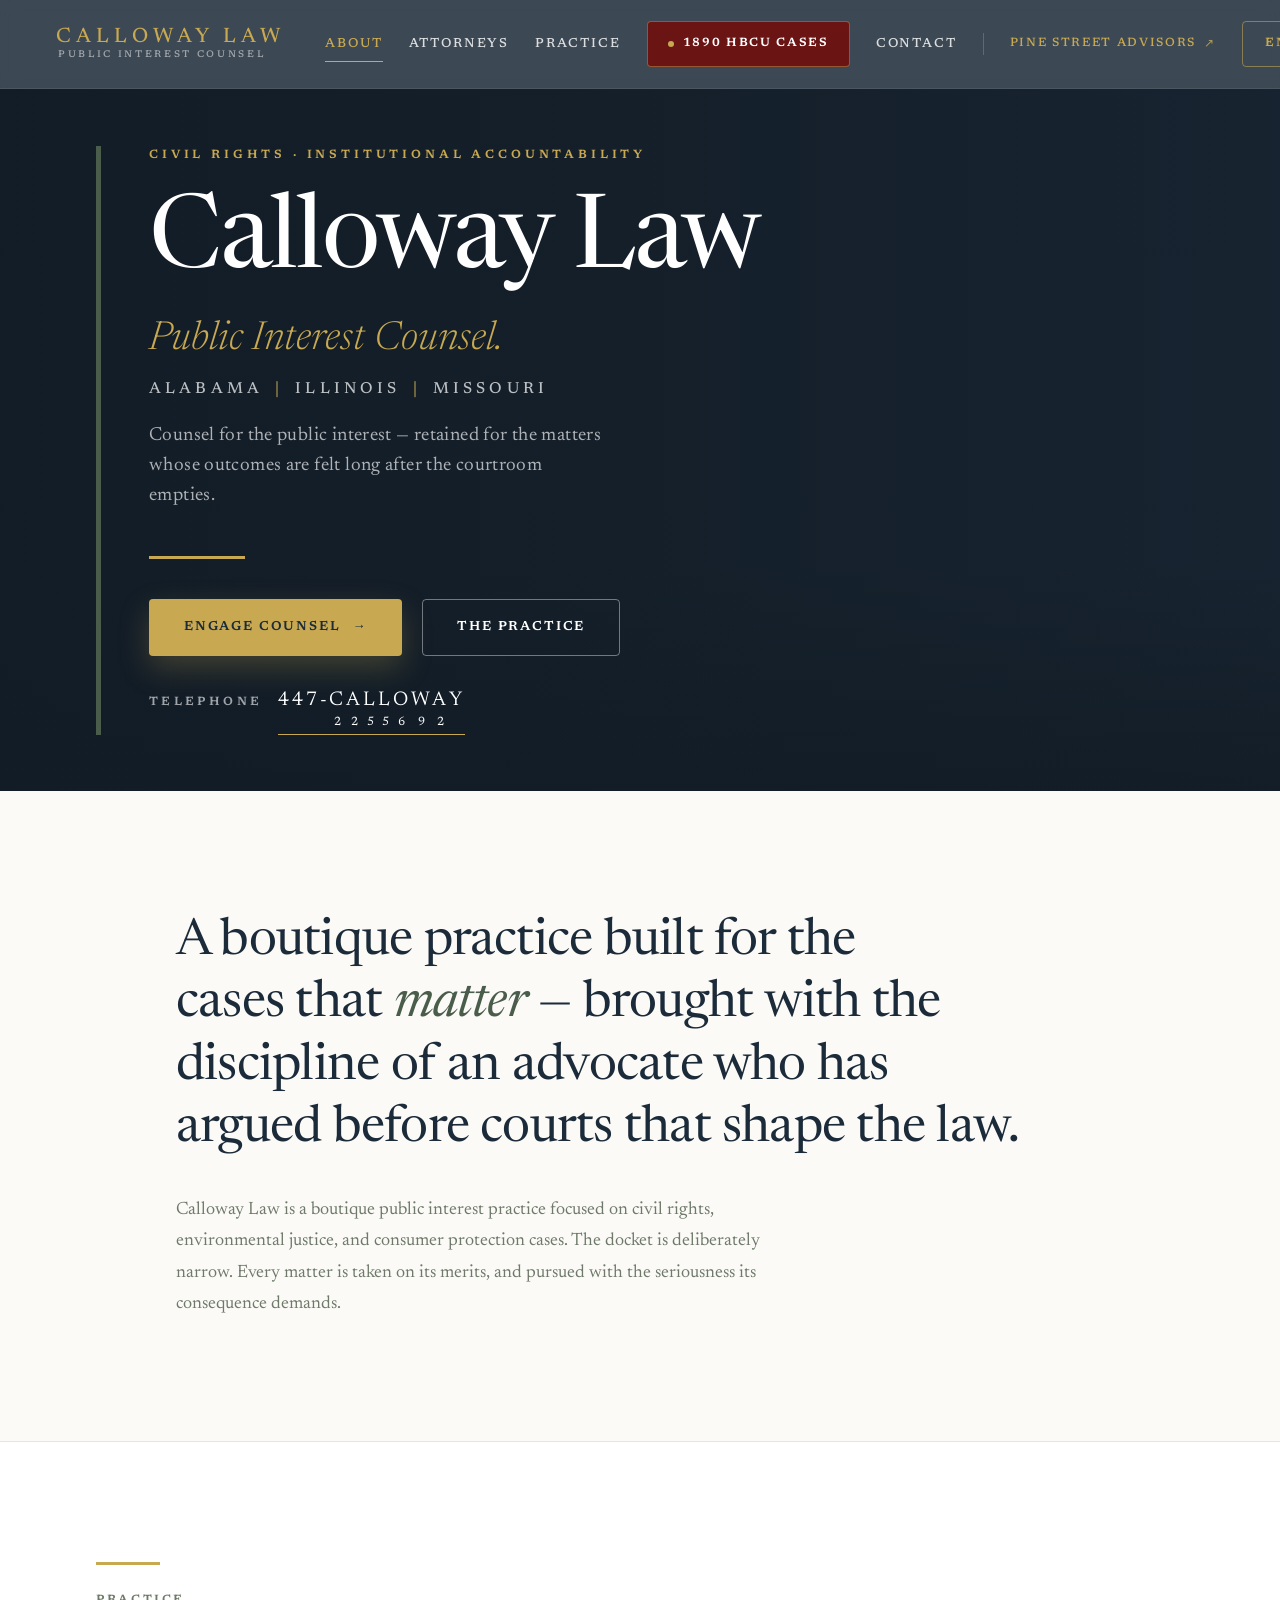
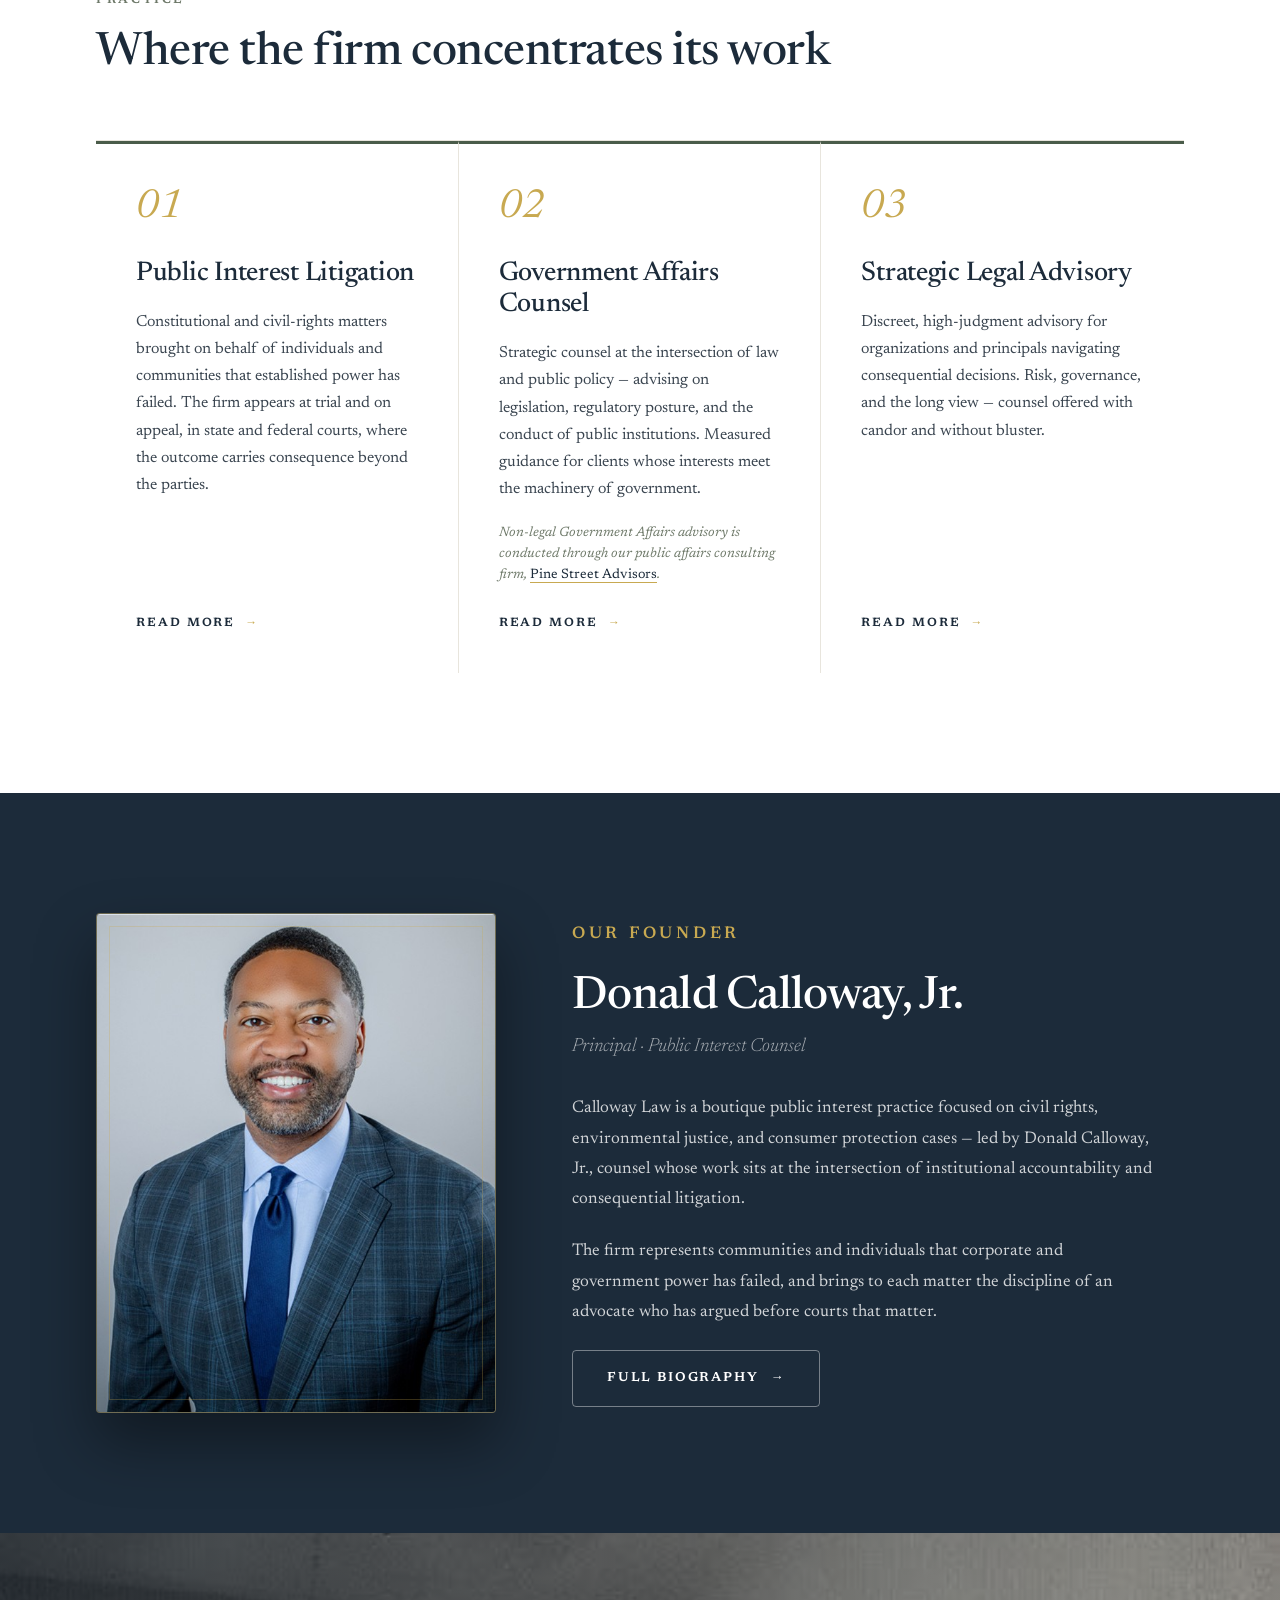
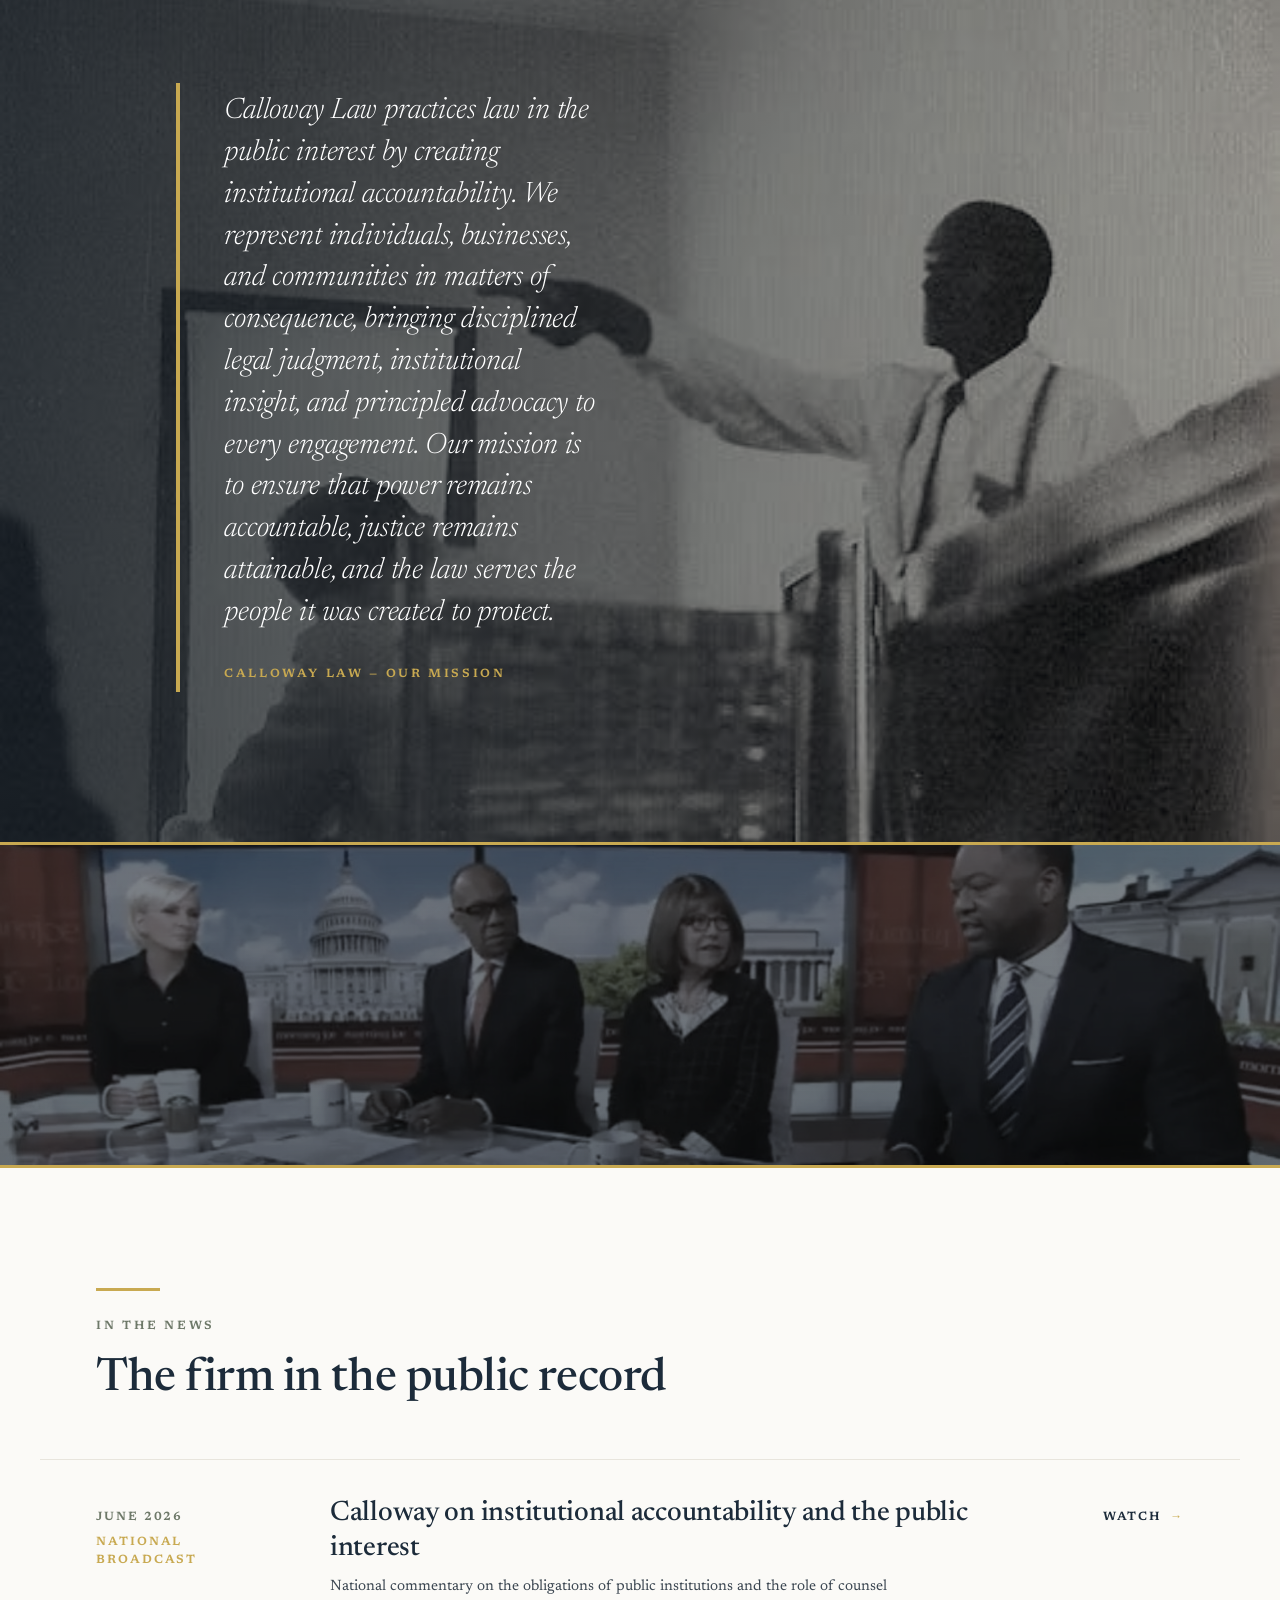
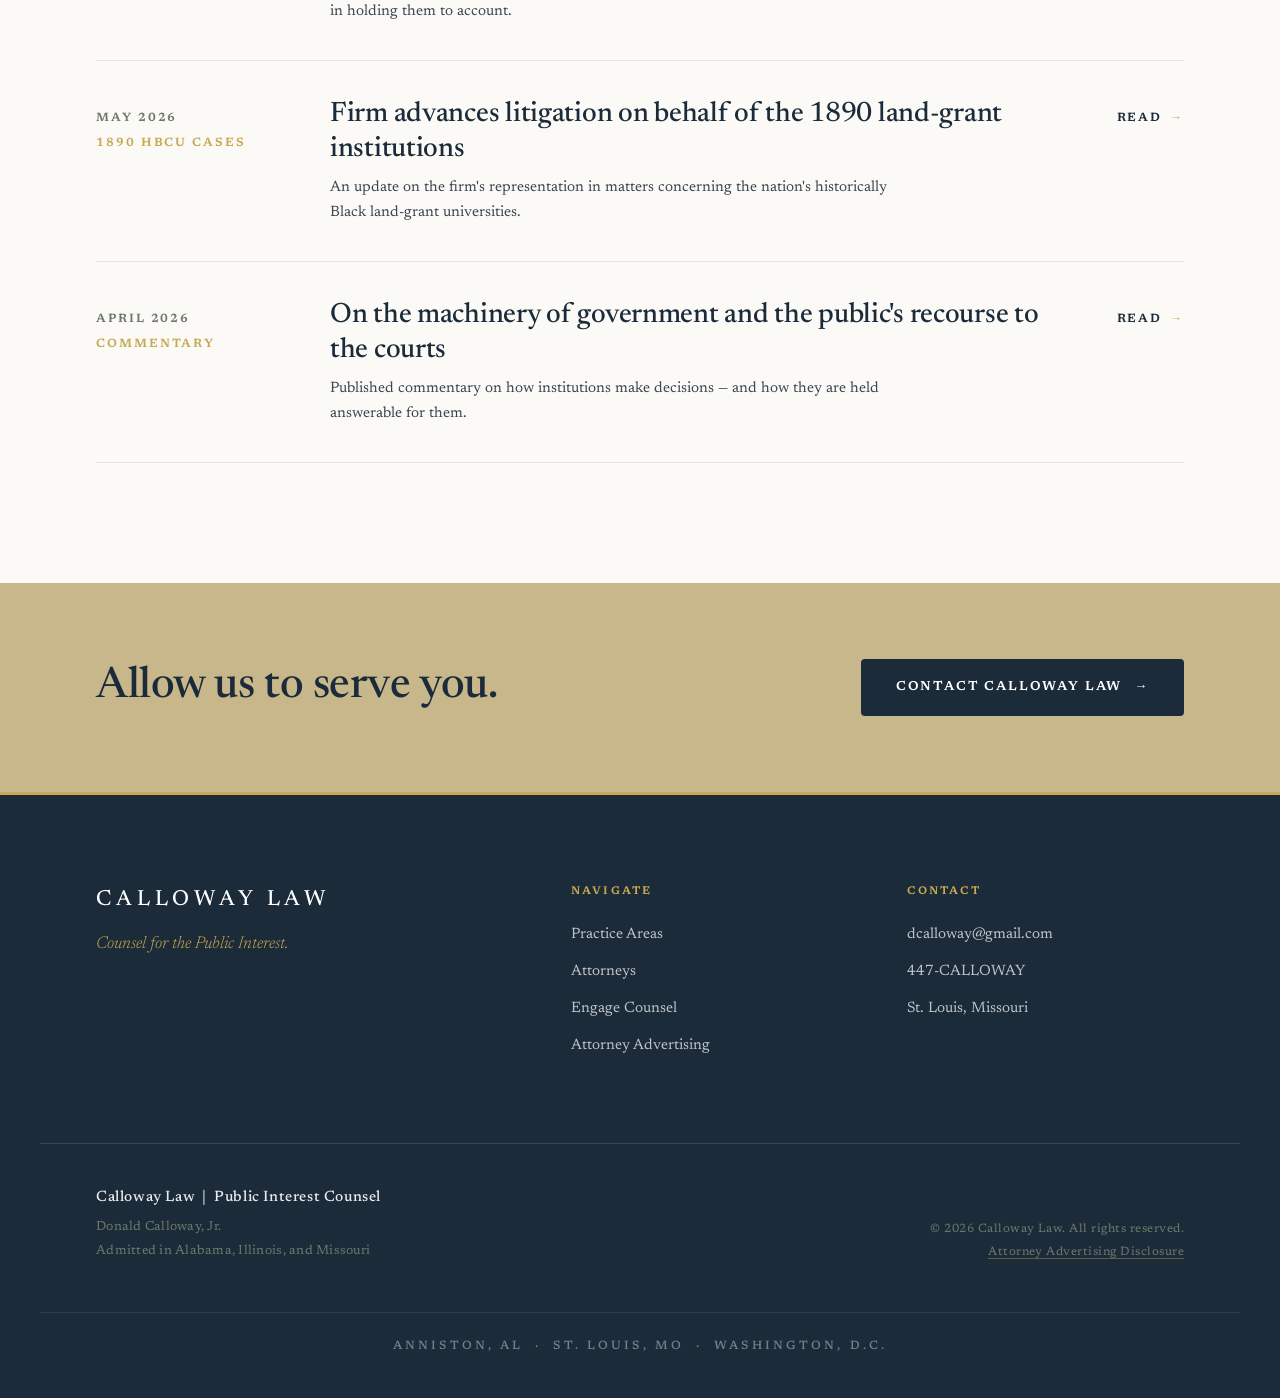
==== commit 2c408e32: "Add files via upload" ====
--- a/index.html
+++ b/index.html
@@ -4,7 +4,7 @@
 <meta charset="utf-8">
 <meta name="viewport" content="width=device-width, initial-scale=1">
 <title>Calloway Law — Counsel for the Public Interest</title>
-<link rel="stylesheet" href="../colors_and_type.css">
+<link rel="stylesheet" href="colors_and_type.css">
 <link rel="stylesheet" href="site.css">
 <style>
   /* ================= HERO ================= */
@@ -49,6 +49,12 @@
   }
   .hero-rule { width: 96px; height: 0; border-top: 3px solid var(--champagne-gold); margin: 44px 0 40px; }
   .hero-actions { display: flex; align-items: center; gap: 20px; flex-wrap: wrap; }
+  .hero-phone { display: flex; align-items: baseline; gap: 16px; margin: 34px 0 0; }
+  .hero-phone .lbl { font-family: var(--font-body); font-weight: 600; text-transform: uppercase; letter-spacing: .28em; font-size: 12px; color: rgba(255,255,255,.6); }
+  .hero-phone .vd { color: #fff; }
+  .hero-phone a { font-family: var(--font-serif); font-size: 20px; letter-spacing: .14em; padding-bottom: 6px !important; color: #fff; text-decoration: none; border-bottom: 1px solid var(--champagne-gold); padding-bottom: 3px; }
+  .hero-phone a:hover { border-bottom-width: 2px; }
+  .hero-phone a:active { opacity: .85; }
   .hero-foot {
     position: absolute; z-index: 2; left: 0; right: 0; bottom: 34px;
     display: flex; justify-content: center;
@@ -228,7 +234,7 @@
       <a class="navlink" href="practice.html">Practice</a>
       <a class="nav-hbcu" href="practice.html#hbcu">1890 HBCU Cases</a>
       <a class="navlink" href="engage.html">Contact</a>
-      <a class="nav-pine" href="../pinestreet/index.html">Pine Street Advisors <span class="ext" aria-hidden="true">↗</span></a>
+      <a class="nav-pine" href="pinestreet/index.html">Pine Street Advisors <span class="ext" aria-hidden="true">↗</span></a>
       <a class="nav-cta" href="engage.html">Engage Counsel</a>
     </nav>
   </div>
@@ -249,6 +255,7 @@
         <a class="btn btn--gold" href="engage.html">Engage Counsel <span class="arw">→</span></a>
         <a class="btn btn--ghost-light" href="practice.html">The Practice</a>
       </div>
+      <p class="hero-phone"><span class="lbl">Telephone</span><a class="vanity" href="tel:+14472255692" aria-label="447-CALLOWAY, 447 225 5692"><span class="vl">447<span class="vd">&nbsp;</span></span><span class="vl">-<span class="vd">&nbsp;</span></span><span class="vl">C<span class="vd">2</span></span><span class="vl">A<span class="vd">2</span></span><span class="vl">L<span class="vd">5</span></span><span class="vl">L<span class="vd">5</span></span><span class="vl">O<span class="vd">6</span></span><span class="vl">W<span class="vd">9</span></span><span class="vl">A<span class="vd">2</span></span><span class="vl">Y<span class="vd">&nbsp;</span></span></a></p>
     </div>
   </div>
 </section>
@@ -280,7 +287,7 @@
         <div class="num">02</div>
         <h3>Government Affairs Counsel</h3>
         <p>Strategic counsel at the intersection of law and public policy — advising on legislation, regulatory posture, and the conduct of public institutions. Measured guidance for clients whose interests meet the machinery of government.</p>
-        <p class="card-note">Non-legal Government Affairs advisory is conducted through our public affairs consulting firm, <a href="../pinestreet/index.html">Pine Street Advisors</a>.</p>
+        <p class="card-note">Non-legal Government Affairs advisory is conducted through our public affairs consulting firm, <a href="pinestreet/index.html">Pine Street Advisors</a>.</p>
         <a class="card-link" href="practice.html#government">Read more <span class="arw">→</span></a>
       </article>
       <article class="card reveal" data-delay="2">
@@ -388,7 +395,7 @@
       <h4>Contact</h4>
       <ul>
         <li><a href="mailto:dcalloway@gmail.com">dcalloway@gmail.com</a></li>
-        <li>(314)&nbsp;555-0140</li>
+        <li><a href="tel:+14472255692">447-CALLOWAY</a></li>
         <li>St. Louis, Missouri</li>
       </ul>
     </div>
--- a/colors_and_type.css
+++ b/colors_and_type.css
@@ -0,0 +1,250 @@
+/* ============================================================
+   CALLOWAY LAW — Core Brand Tokens
+   Colors + Typography. Locked values from the brand brief.
+   Import this file first in any Calloway Law artifact.
+   ============================================================ */
+
+/* ---- Carlito: metric-compatible open substitute for Calibri ----
+   Calibri is a Microsoft-proprietary font and cannot be served as a
+   webfont. Carlito matches its metrics 1:1, so layouts set in Calibri
+   reflow identically. On Windows machines real Calibri is used first. */
+@import url('https://fonts.googleapis.com/css2?family=Carlito:ital,wght@0,400;0,700;1,400;1,700&display=swap');
+
+/* ---- @font-face declarations for the locked named families ----
+   These bind the EXACT locked families to the user's locally-installed
+   copy via local(). They do not substitute a different family — they let
+   the brand's named fonts (real Calibri on Windows, Liberation Serif on
+   Linux) resolve when present, while the token fallback stacks (Georgia,
+   Carlito, system serif/sans) render everywhere else. Replace the src with
+   url('fonts/<file>.woff2') once licensed files are uploaded to fonts/. */
+@font-face { font-family: 'Calibri'; font-style: normal; font-weight: 400; src: local('Calibri'); }
+@font-face { font-family: 'Calibri'; font-style: normal; font-weight: 700; src: local('Calibri Bold'), local('Calibri-Bold'); }
+@font-face { font-family: 'Calibri'; font-style: italic; font-weight: 400; src: local('Calibri Italic'), local('Calibri-Italic'); }
+@font-face { font-family: 'Calibri'; font-style: italic; font-weight: 700; src: local('Calibri Bold Italic'), local('Calibri-BoldItalic'); }
+
+@font-face { font-family: 'Liberation Serif'; font-style: normal; font-weight: 400; src: local('Liberation Serif'); }
+@font-face { font-family: 'Liberation Serif'; font-style: normal; font-weight: 700; src: local('Liberation Serif Bold'), local('LiberationSerif-Bold'); }
+@font-face { font-family: 'Liberation Serif'; font-style: italic; font-weight: 400; src: local('Liberation Serif Italic'), local('LiberationSerif-Italic'); }
+
+:root {
+  /* ============================================================
+     COLOR SYSTEM (locked — exact values from brief)
+     ============================================================ */
+
+  /* Primary — slate-navy. Wordmark, headlines, link & emphasis text. */
+  --slate-navy:    #1C2B3A;   /* rgb(28, 43, 58)   */
+
+  /* Hero accent — champagne gold. Top rules, tagline, sparing emphasis. */
+  --champagne-gold: #C8A951;  /* rgb(200, 169, 81) */
+
+  /* Structural accent — forest green. Left-edge vertical rules, framing. */
+  --forest-green:  #4A5C4A;   /* rgb(74, 92, 74)   */
+
+  /* Secondary text — sage-grey. Captions, supporting lines, footers. */
+  --sage-grey:     #6E7969;   /* rgb(110, 121, 105) */
+
+  /* ---- Supporting neutrals (derived, for surfaces & paper) ---- */
+  --paper:         #FBFAF7;   /* warm off-white page ground       */
+  --paper-pure:    #FFFFFF;   /* pure white, for crisp documents   */
+  --ink-faint:     #E8E5DD;   /* hairline dividers on paper        */
+  --slate-navy-90: #2A3A4B;   /* navy, one step lifted (panels)    */
+
+  /* ---- Semantic color roles ---- */
+  --color-fg-primary:   var(--slate-navy);    /* headlines, wordmark, body lead */
+  --color-fg-secondary: var(--sage-grey);     /* captions, footers, support     */
+  --color-fg-emphasis:  var(--slate-navy);    /* links, emphasis text           */
+  --color-accent:       var(--champagne-gold);/* rules, tagline, sparing accent */
+  --color-structural:   var(--forest-green);  /* left bars, structural framing  */
+  --color-bg:           var(--paper);
+  --color-bg-document:  var(--paper-pure);
+  --color-divider:      var(--ink-faint);
+
+  /* ============================================================
+     TYPOGRAPHY (locked families)
+     ============================================================ */
+
+  /* Display & wordmark — classical serif, bold, uppercase, tracked. */
+  --font-display: Georgia, 'Times New Roman', 'Liberation Serif', serif;
+  /* Tagline & long-form narrative — same serif, italic. */
+  --font-serif:   Georgia, 'Times New Roman', 'Liberation Serif', serif;
+  /* Body, captions, contact lines — clean humanist sans. */
+  --font-body:    'Calibri', 'Carlito', 'Segoe UI', system-ui, sans-serif;
+
+  /* ---- Wordmark treatment ---- */
+  --wordmark-spacing: 0.18em;   /* letter-spacing on the mark        */
+  --wordmark-weight:  700;
+  --wordmark-case:    uppercase; /* @kind other */
+
+  /* ---- Type scale (rem; 1rem = 16px) ---- */
+  --text-display:  3.5rem;   /* 56px — hero wordmark / cover         */
+  --text-h1:       2.5rem;   /* 40px — slide & document titles       */
+  --text-h2:       1.875rem; /* 30px — section heads                 */
+  --text-h3:       1.375rem; /* 22px — sub-heads                     */
+  --text-tagline:  1.25rem;  /* 20px — "Public Interest Counsel."    */
+  --text-body:     1rem;     /* 16px — body copy                     */
+  --text-small:    0.875rem; /* 14px — captions                      */
+  --text-footer:   0.8125rem;/* 13px (~12pt) — footers, FLOOR        */
+
+  /* ---- Line heights ---- */
+  --leading-tight:  1.12;
+  --leading-snug:   1.3;
+  --leading-normal: 1.55;
+  --leading-relaxed:1.7;
+
+  /* ---- Tracking ---- */
+  --track-tight:  -0.01em;
+  --track-normal: 0; /* @kind spacing */
+  --track-wide:   0.08em;   /* small-caps labels, eyebrows           */
+  --track-wider:  0.18em;   /* wordmark                              */
+
+  /* ============================================================
+     STRUCTURAL MOTIF — the firm's visual signature
+     "thin champagne top rule + forest-green left bar"
+     ============================================================ */
+  --rule-top-weight:  3px;    /* thin gold rule across top of a block */
+  --rule-top-color:   var(--champagne-gold);
+  --bar-left-weight:  5px;    /* forest-green vertical bar, left edge  */
+  --bar-left-color:   var(--forest-green);
+
+  /* ---- Spacing scale (8px base) ---- */
+  --space-1: 4px;
+  --space-2: 8px;
+  --space-3: 16px;
+  --space-4: 24px;
+  --space-5: 32px;
+  --space-6: 48px;
+  --space-7: 64px;
+  --space-8: 96px;
+  --space-9: 128px;
+
+  /* ---- Layout ---- */
+  --margin-page:  var(--space-8); /* generous page margins — discipline */
+  --measure:      66ch;           /* max line length for body copy      */
+}
+
+/* ============================================================
+   SEMANTIC ELEMENT STYLES
+   Apply by using these classes or copying the rules.
+   ============================================================ */
+
+.cl-wordmark {
+  font-family: var(--font-display);
+  font-weight: var(--wordmark-weight);
+  text-transform: var(--wordmark-case);
+  letter-spacing: var(--wordmark-spacing);
+  color: var(--slate-navy);
+  line-height: var(--leading-tight);
+}
+
+.cl-tagline {
+  font-family: var(--font-serif);
+  font-style: italic;
+  color: var(--champagne-gold);
+  font-size: var(--text-tagline);
+  letter-spacing: 0.01em;
+}
+
+.cl-h1 {
+  font-family: var(--font-display);
+  font-weight: 700;
+  text-transform: uppercase;
+  letter-spacing: var(--track-wide);
+  color: var(--slate-navy);
+  font-size: var(--text-h1);
+  line-height: var(--leading-tight);
+}
+
+.cl-h2 {
+  font-family: var(--font-display);
+  font-weight: 700;
+  color: var(--slate-navy);
+  font-size: var(--text-h2);
+  line-height: var(--leading-snug);
+}
+
+.cl-h3 {
+  font-family: var(--font-serif);
+  font-weight: 700;
+  color: var(--slate-navy);
+  font-size: var(--text-h3);
+  line-height: var(--leading-snug);
+}
+
+.cl-eyebrow {
+  font-family: var(--font-body);
+  font-weight: 700;
+  text-transform: uppercase;
+  letter-spacing: var(--track-wide);
+  color: var(--sage-grey);
+  font-size: var(--text-small);
+}
+
+.cl-body {
+  font-family: var(--font-body);
+  font-weight: 400;
+  color: var(--slate-navy);
+  font-size: var(--text-body);
+  line-height: var(--leading-normal);
+  max-width: var(--measure);
+}
+
+.cl-lede {
+  font-family: var(--font-serif);
+  font-style: italic;
+  color: var(--slate-navy);
+  font-size: var(--text-h3);
+  line-height: var(--leading-relaxed);
+}
+
+.cl-caption {
+  font-family: var(--font-body);
+  color: var(--sage-grey);
+  font-size: var(--text-small);
+  line-height: var(--leading-snug);
+}
+
+.cl-footer {
+  font-family: var(--font-body);
+  color: var(--sage-grey);
+  font-size: var(--text-footer);
+  line-height: var(--leading-snug);
+  letter-spacing: 0.01em;
+}
+
+a.cl-link,
+.cl-link {
+  color: var(--slate-navy);
+  text-decoration: none;
+  border-bottom: 1px solid var(--champagne-gold);
+  padding-bottom: 1px;
+}
+
+/* ============================================================
+   MOTIF UTILITIES — compose the signature framing
+   ============================================================ */
+
+/* Gold top rule across the top of a block */
+.cl-rule-top {
+  border-top: var(--rule-top-weight) solid var(--rule-top-color);
+}
+
+/* Forest-green vertical bar anchoring the left edge of text */
+.cl-bar-left {
+  border-left: var(--bar-left-weight) solid var(--bar-left-color);
+  padding-left: var(--space-4);
+}
+
+/* Full signature frame: gold top + green left */
+.cl-frame {
+  border-top: var(--rule-top-weight) solid var(--rule-top-color);
+  border-left: var(--bar-left-weight) solid var(--bar-left-color);
+  padding: var(--space-5) var(--space-5) var(--space-5) var(--space-4);
+}
+
+/* Short centered gold rule — for lockups & covers */
+.cl-rule-short {
+  width: 72px;
+  height: var(--rule-top-weight);
+  background: var(--champagne-gold);
+  border: 0;
+}
--- a/site.css
+++ b/site.css
@@ -361,28 +361,12 @@
    RESPONSIVE — nav collapses to hamburger below 1024
    ============================================================ */
 @media (max-width: 1279px) and (min-width: 861px) {
-  .nav-toggle { display: block; }
-  .nav-nav {
-    position: absolute; top: 88px; left: 0; right: 0;
-    flex-direction: column; align-items: stretch; gap: 0;
-    background: rgba(24,37,50,.98);
-    border-bottom: 1px solid rgba(255,255,255,.1);
-    padding: 6px 0 18px;
-    max-height: 0; overflow: hidden;
-    transition: max-height .34s ease;
-  }
-  .nav[data-open="true"] .nav-nav { max-height: 540px; }
-  .nav-links { flex-direction: column; align-items: stretch; gap: 0; width: 100%; }
-  .nav-links a { display: block; padding: 15px 40px; }
-  .nav-links a::after { display: none; }
-  .nav-nav .navlink { display: block; padding: 15px 40px; text-align: left; }
-  .nav-nav .navlink::after { display: none; }
-  .nav-hbcu, .nav-cta { margin: 12px 40px 0; justify-content: center; }
-  .nav-pine { margin: 12px 40px 0; padding: 15px 0; justify-content: center; }
+  .nav-inner { height: auto; flex-wrap: wrap; row-gap: 14px; padding-top: 18px; padding-bottom: 16px; }
+  .nav-nav { width: 100%; justify-content: space-between; gap: 14px; flex-wrap: wrap; border-top: 1px solid rgba(200,169,81,.24); padding-top: 14px; }
+  .nav-nav .navlink { font-size: 12px; letter-spacing: .12em; }
+  .nav-pine { font-size: 12px; padding-left: 0; }
   .nav-pine::before { display: none; }
-  .nav[data-open="true"] .nav-toggle span:nth-child(1) { transform: translateY(7px) rotate(45deg); }
-  .nav[data-open="true"] .nav-toggle span:nth-child(2) { opacity: 0; }
-  .nav[data-open="true"] .nav-toggle span:nth-child(3) { transform: translateY(-7px) rotate(-45deg); }
+  .nav-cta { display: none; }
 }
 
 /* ============================================================
@@ -396,31 +380,13 @@
   .nav-inner { height: 68px; }
   .nav-mark-name { font-size: 17px; letter-spacing: .18em; }
   .nav-mark-sub { font-size: 8px; letter-spacing: .22em; }
-  .nav-toggle { display: block; }
-  .nav-nav {
-    position: absolute; top: 68px; left: 0; right: 0;
-    flex-direction: column; align-items: stretch; gap: 0;
-    background: rgba(24,37,50,.98);
-    border-bottom: 1px solid rgba(255,255,255,.1);
-    padding: 6px 0 18px;
-    max-height: 0; overflow: hidden;
-    transition: max-height .34s ease;
-  }
-  .nav[data-open="true"] .nav-nav { max-height: 480px; }
-  .nav-links { flex-direction: column; align-items: stretch; gap: 0; width: 100%; }
-  .nav-links a { display: block; padding: 15px 26px; border-left: 3px solid transparent; }
-  .nav-links a::after { display: none; }
-  .nav-links a[aria-current="page"] { border-left-color: var(--champagne-gold); }
-  .nav-nav .navlink { display: block; padding: 15px 26px; border-left: 3px solid transparent; text-align: left; }
-  .nav-nav .navlink::after { display: none; }
-  .nav-nav .navlink[aria-current="page"] { border-left-color: var(--champagne-gold); }
-  .nav-cta { margin: 12px 26px 0; text-align: center; }
-  .nav-hbcu { margin: 12px 26px 0; justify-content: center; }
-  .nav-pine { margin: 4px 26px 0; padding: 15px 0; justify-content: center; }
+  .nav-inner { height: auto; flex-wrap: wrap; row-gap: 10px; padding-top: 14px; padding-bottom: 12px; }
+  .nav-nav { width: 100%; flex-wrap: wrap; justify-content: flex-start; gap: 10px 20px; border-top: 1px solid rgba(200,169,81,.24); padding-top: 12px; }
+  .nav-nav .navlink { font-size: 12px; letter-spacing: .12em; padding: 6px 0; }
+  .nav-hbcu { font-size: 12px; }
+  .nav-pine { font-size: 12px; padding-left: 0; }
   .nav-pine::before { display: none; }
-  .nav[data-open="true"] .nav-toggle span:nth-child(1) { transform: translateY(7px) rotate(45deg); }
-  .nav[data-open="true"] .nav-toggle span:nth-child(2) { opacity: 0; }
-  .nav[data-open="true"] .nav-toggle span:nth-child(3) { transform: translateY(-7px) rotate(-45deg); }
+  .nav-cta { display: none; }
 
   .page-head-inner { padding: 56px 26px 44px; }
 
@@ -428,3 +394,7 @@
   .footer-id { flex-direction: column; align-items: flex-start; }
   .footer-id .id-meta { text-align: left; }
 }
+
+.vanity { display: inline-flex; align-items: flex-start; text-decoration: none; }
+.vanity .vl { display: inline-flex; flex-direction: column; align-items: center; line-height: 1; }
+.vanity .vd { font-family: var(--font-body); font-size: 12px; letter-spacing: 0; line-height: 1; margin-top: 6px; color: var(--sage-grey); }
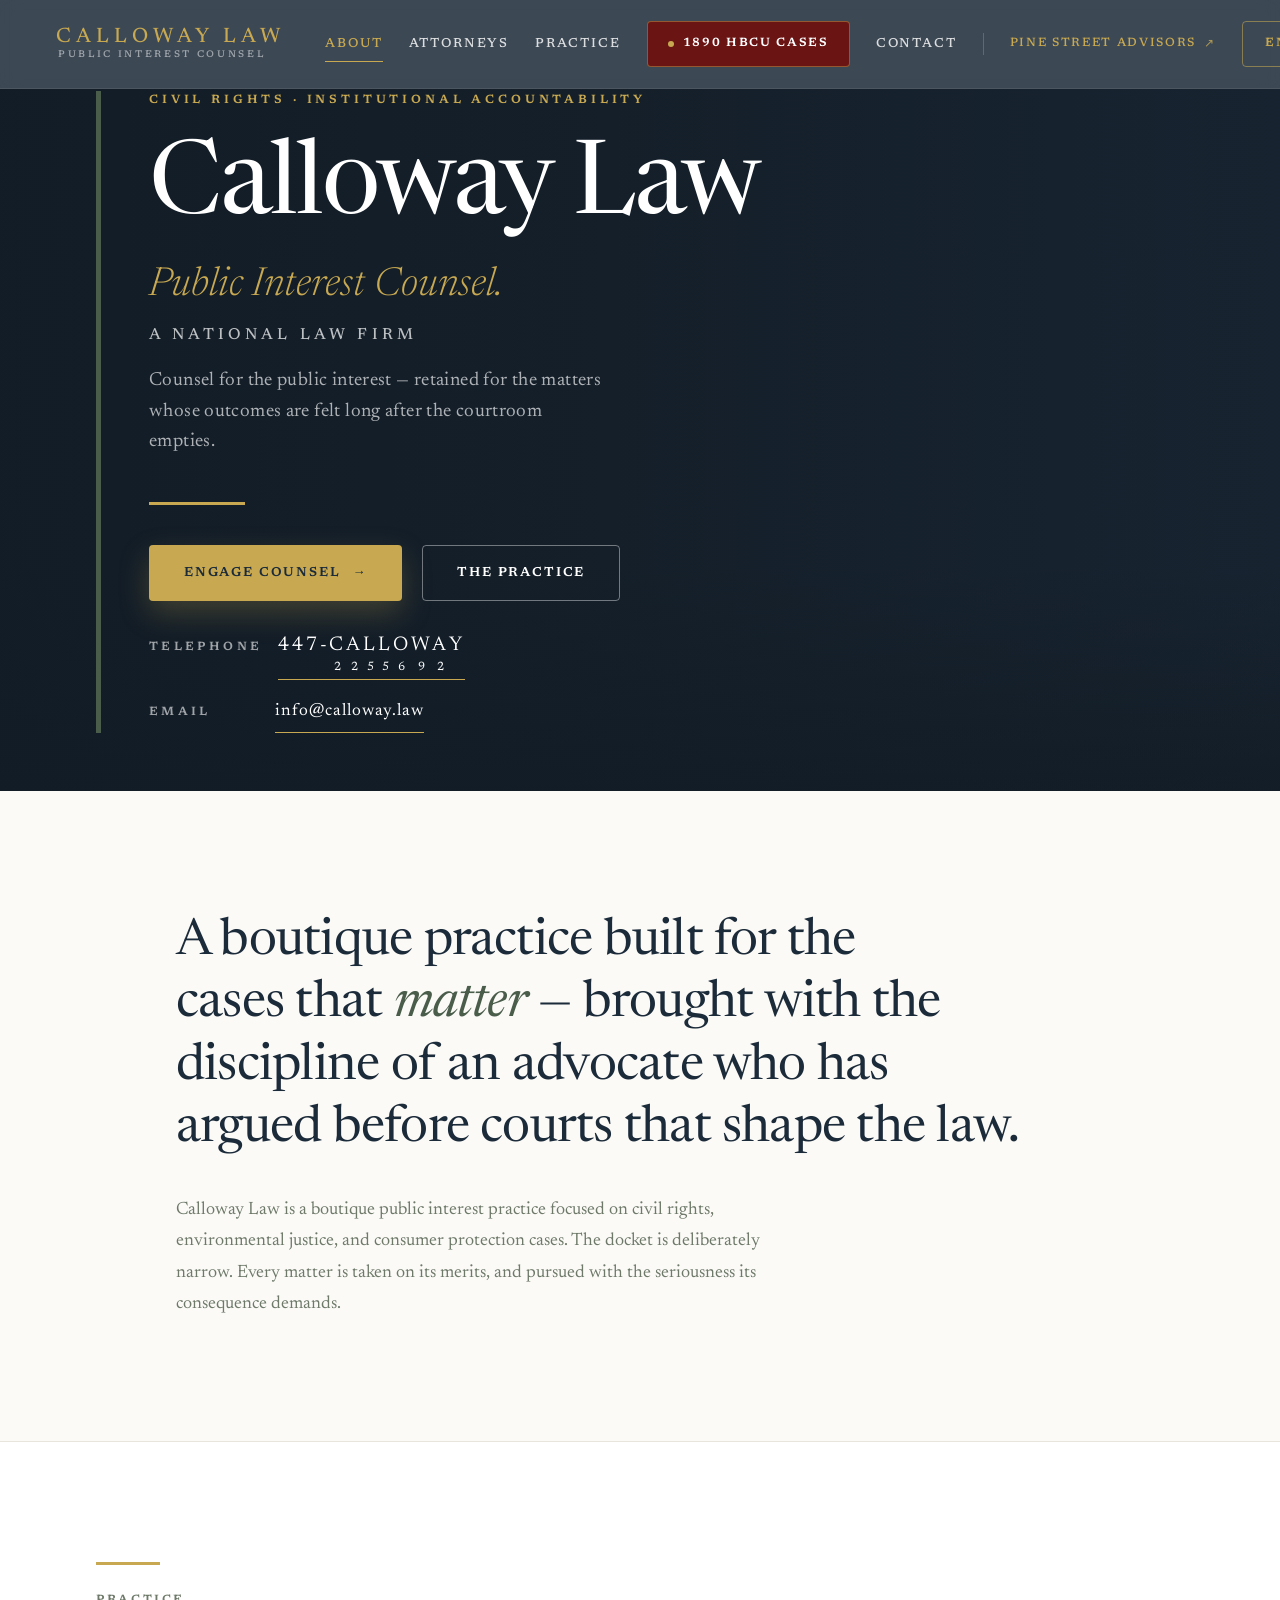
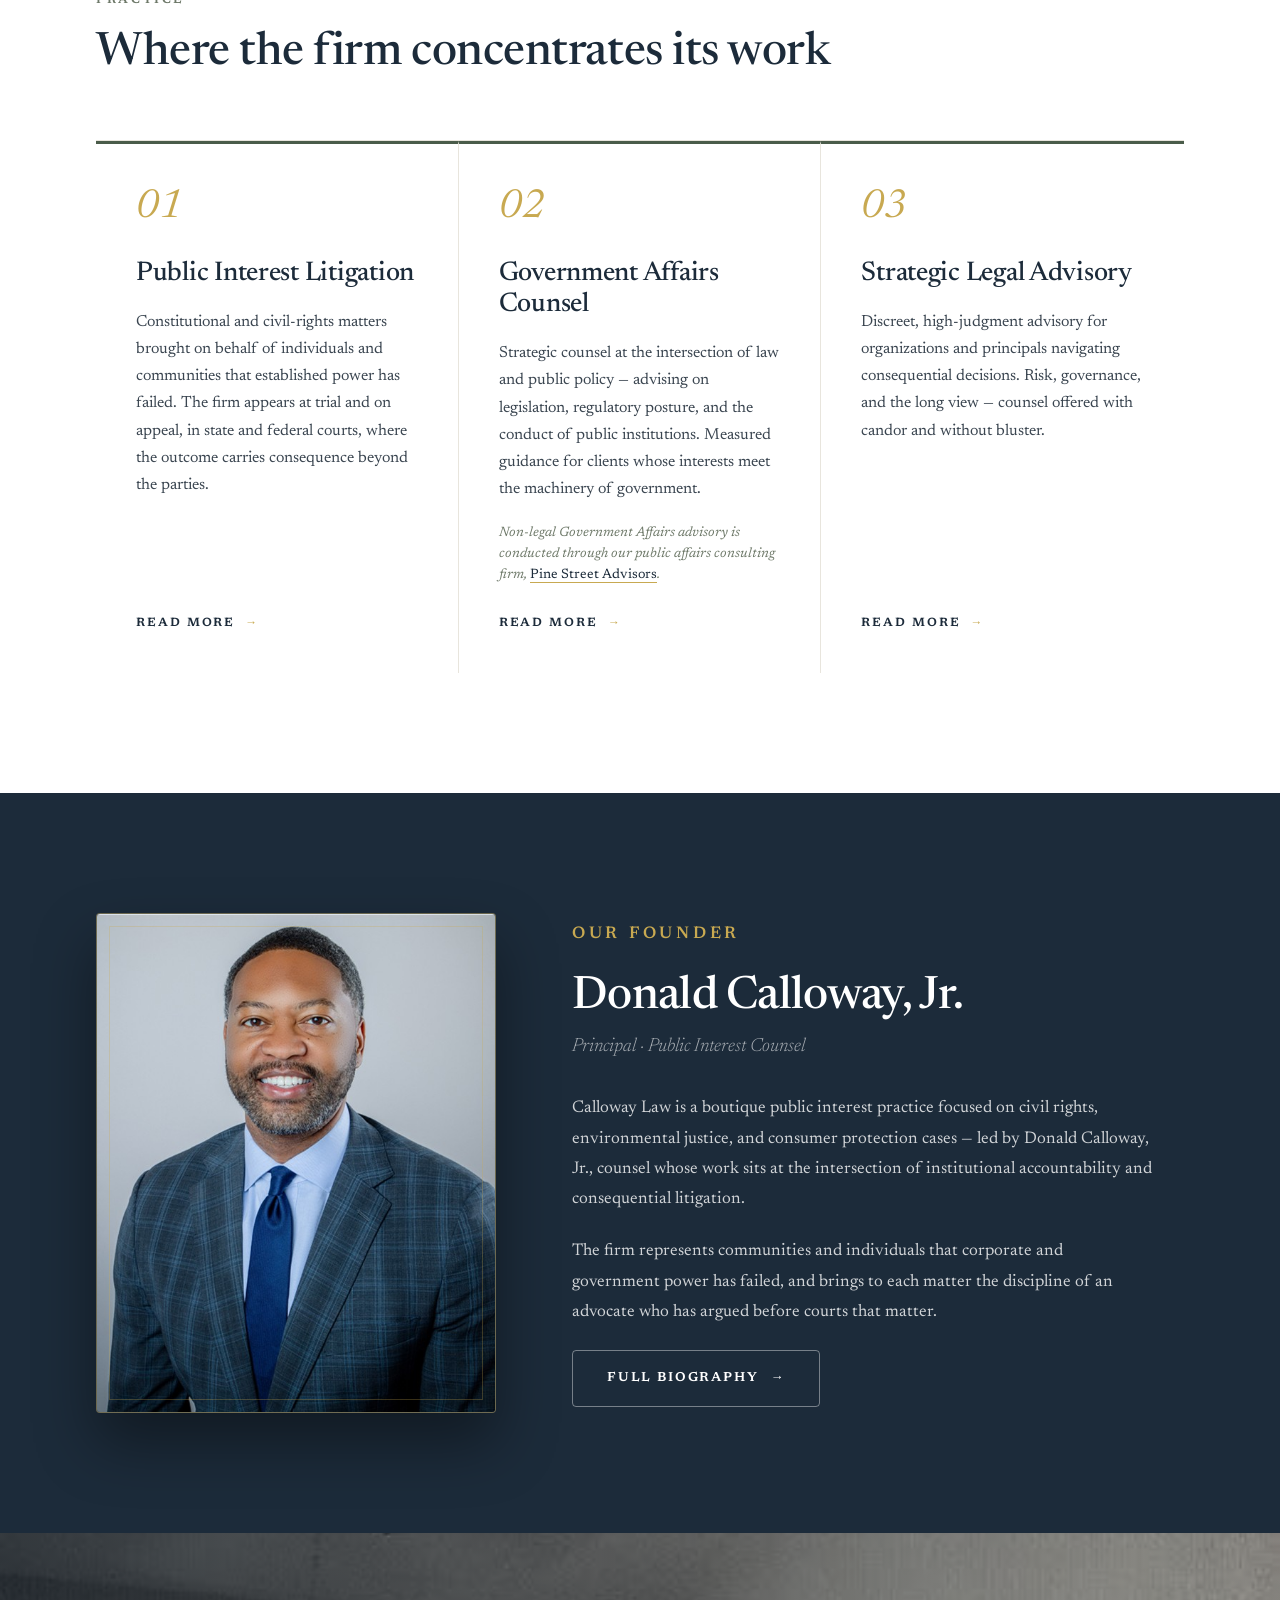
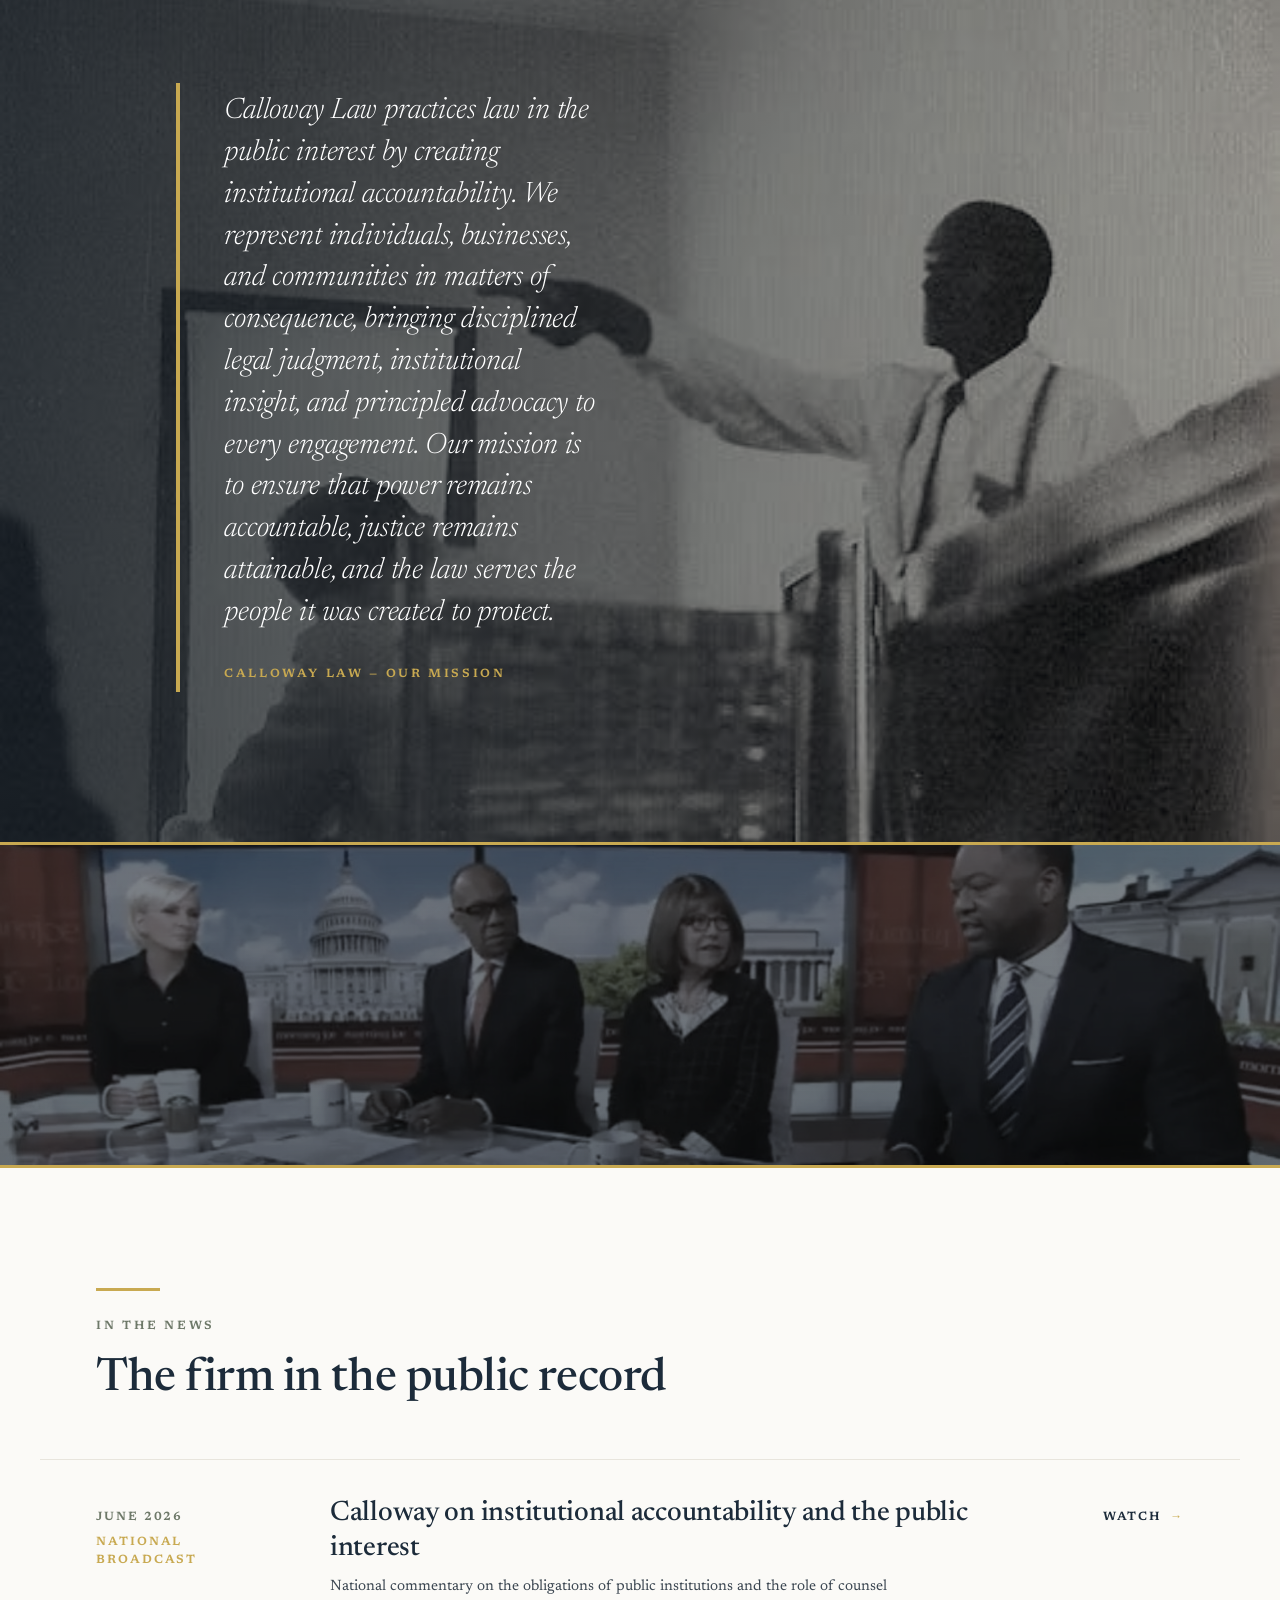
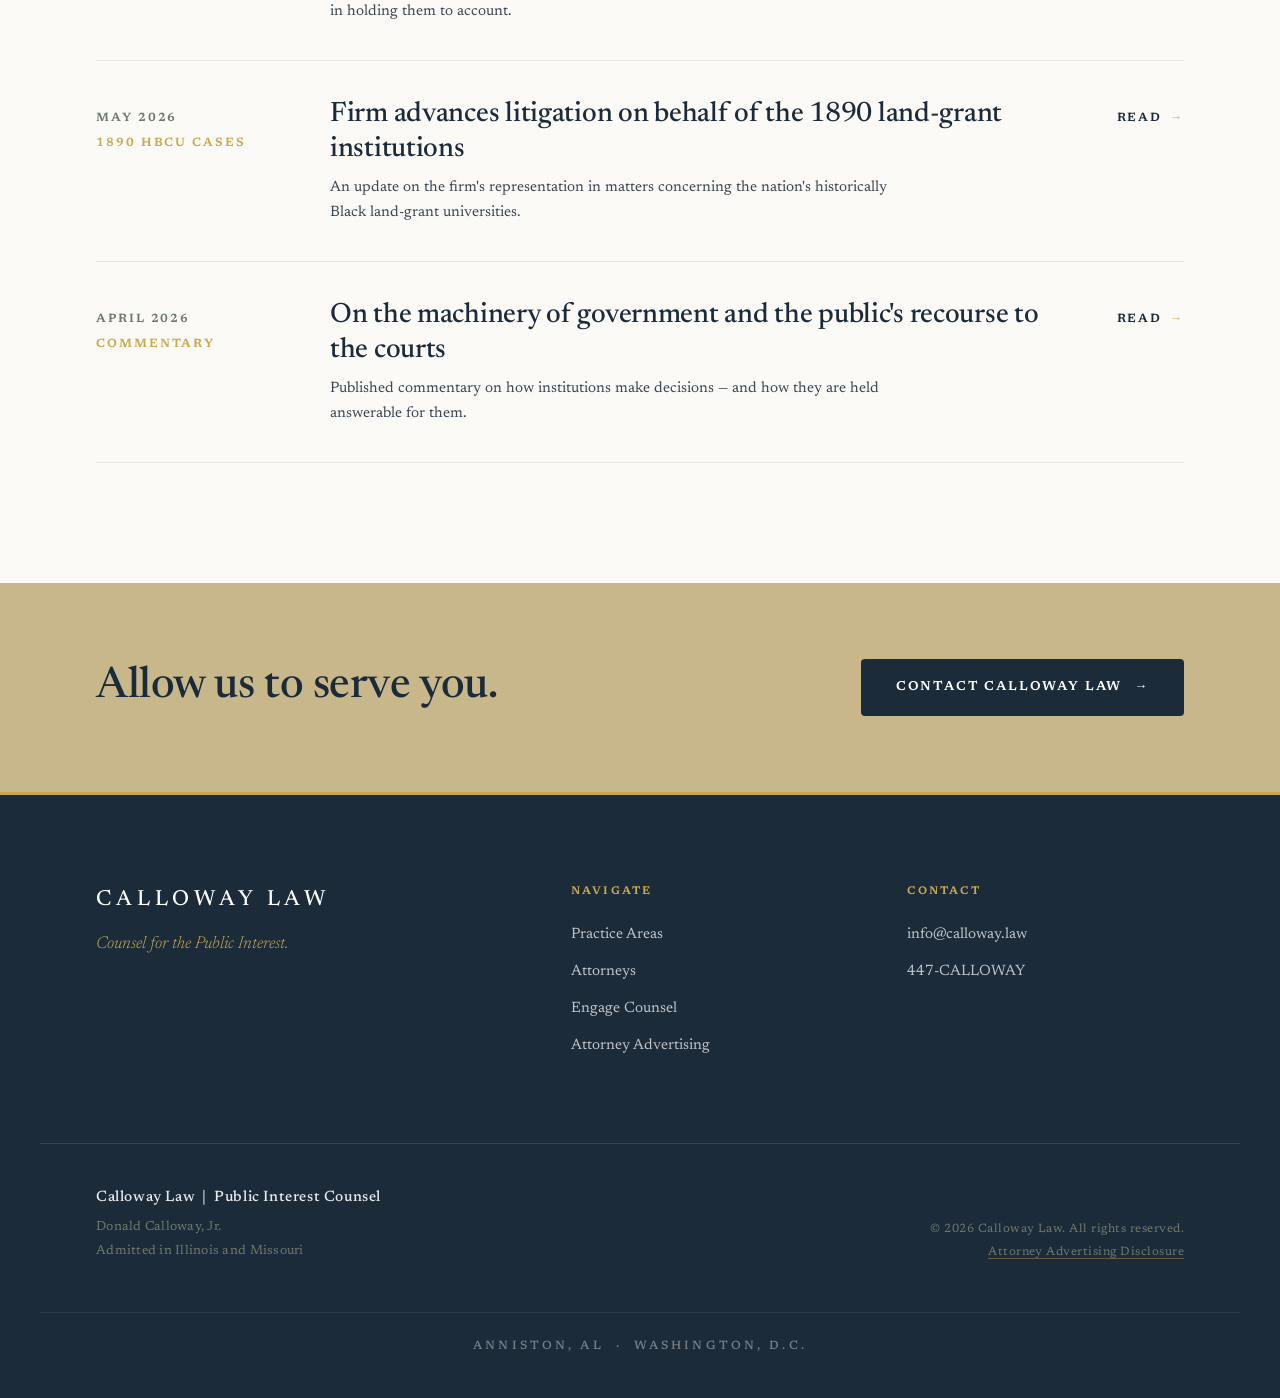
==== commit 9de4334c: "Add files via upload" ====
--- a/index.html
+++ b/index.html
@@ -55,6 +55,9 @@
   .hero-phone a { font-family: var(--font-serif); font-size: 20px; letter-spacing: .14em; padding-bottom: 6px !important; color: #fff; text-decoration: none; border-bottom: 1px solid var(--champagne-gold); padding-bottom: 3px; }
   .hero-phone a:hover { border-bottom-width: 2px; }
   .hero-phone a:active { opacity: .85; }
+  .hero-email { margin-top: 18px; margin-bottom: 56px; }
+  .hero-phone .lbl { min-width: 110px; }
+  .hero-email a { font-size: 17px; letter-spacing: .06em; }
   .hero-foot {
     position: absolute; z-index: 2; left: 0; right: 0; bottom: 34px;
     display: flex; justify-content: center;
@@ -232,9 +235,9 @@
       <a class="navlink" href="index.html#about" aria-current="page">About</a>
       <a class="navlink" href="attorney.html">Attorneys</a>
       <a class="navlink" href="practice.html">Practice</a>
-      <a class="nav-hbcu" href="practice.html#hbcu">1890 HBCU Cases</a>
+      <a class="nav-hbcu" href="https://1890project.com" target="_blank" rel="noopener">1890 HBCU Cases</a>
       <a class="navlink" href="engage.html">Contact</a>
-      <a class="nav-pine" href="pinestreet/index.html">Pine Street Advisors <span class="ext" aria-hidden="true">↗</span></a>
+      <a class="nav-pine" href="https://pinestreetdc.com" target="_blank" rel="noopener">Pine Street Advisors <span class="ext" aria-hidden="true">↗</span></a>
       <a class="nav-cta" href="engage.html">Engage Counsel</a>
     </nav>
   </div>
@@ -248,7 +251,7 @@
       <p class="hero-kicker">Civil Rights · Institutional Accountability</p>
       <h1>Calloway&nbsp;Law</h1>
       <p class="subhead">Public Interest Counsel.</p>
-      <p class="hero-jx">Alabama<span>|</span>Illinois<span>|</span>Missouri</p>
+      <p class="hero-jx">A National Law Firm</p>
       <p class="tagline">Counsel for the public interest — retained for the matters whose outcomes are felt long after the courtroom empties.</p>
       <div class="hero-rule"></div>
       <div class="hero-actions">
@@ -256,6 +259,7 @@
         <a class="btn btn--ghost-light" href="practice.html">The Practice</a>
       </div>
       <p class="hero-phone"><span class="lbl">Telephone</span><a class="vanity" href="tel:+14472255692" aria-label="447-CALLOWAY, 447 225 5692"><span class="vl">447<span class="vd">&nbsp;</span></span><span class="vl">-<span class="vd">&nbsp;</span></span><span class="vl">C<span class="vd">2</span></span><span class="vl">A<span class="vd">2</span></span><span class="vl">L<span class="vd">5</span></span><span class="vl">L<span class="vd">5</span></span><span class="vl">O<span class="vd">6</span></span><span class="vl">W<span class="vd">9</span></span><span class="vl">A<span class="vd">2</span></span><span class="vl">Y<span class="vd">&nbsp;</span></span></a></p>
+      <p class="hero-phone hero-email"><span class="lbl">Email</span><a href="mailto:info@calloway.law">info@calloway.law</a></p>
     </div>
   </div>
 </section>
@@ -287,7 +291,7 @@
         <div class="num">02</div>
         <h3>Government Affairs Counsel</h3>
         <p>Strategic counsel at the intersection of law and public policy — advising on legislation, regulatory posture, and the conduct of public institutions. Measured guidance for clients whose interests meet the machinery of government.</p>
-        <p class="card-note">Non-legal Government Affairs advisory is conducted through our public affairs consulting firm, <a href="pinestreet/index.html">Pine Street Advisors</a>.</p>
+        <p class="card-note">Non-legal Government Affairs advisory is conducted through our public affairs consulting firm, <a href="https://pinestreetdc.com" target="_blank" rel="noopener">Pine Street Advisors</a>.</p>
         <a class="card-link" href="practice.html#government">Read more <span class="arw">→</span></a>
       </article>
       <article class="card reveal" data-delay="2">
@@ -394,9 +398,8 @@
     <div>
       <h4>Contact</h4>
       <ul>
-        <li><a href="mailto:dcalloway@gmail.com">dcalloway@gmail.com</a></li>
+        <li><a href="mailto:info@calloway.law">info@calloway.law</a></li>
         <li><a href="tel:+14472255692">447-CALLOWAY</a></li>
-        <li>St. Louis, Missouri</li>
       </ul>
     </div>
   </div>
@@ -404,14 +407,14 @@
     <div class="id-lines">
       <strong>Calloway Law&nbsp;&nbsp;|&nbsp;&nbsp;Public Interest Counsel</strong><br>
       Donald Calloway, Jr.<br>
-      Admitted in Alabama, Illinois, and Missouri
+      Admitted in Illinois and Missouri
     </div>
     <div class="id-meta">
       © 2026 Calloway Law. All rights reserved.<br>
       <a href="disclosure.html" style="color:var(--sage-grey);text-decoration:none;border-bottom:1px solid rgba(200,169,81,.4);">Attorney Advertising Disclosure</a>
     </div>
   </div>
-  <div class="footer-cities">Anniston, AL<span class="sep">·</span>St. Louis, MO<span class="sep">·</span>Washington, D.C.</div>
+  <div class="footer-cities">Anniston, AL<span class="sep">·</span>Washington, D.C.</div>
 </footer>
 
 <script src="site.js"></script>
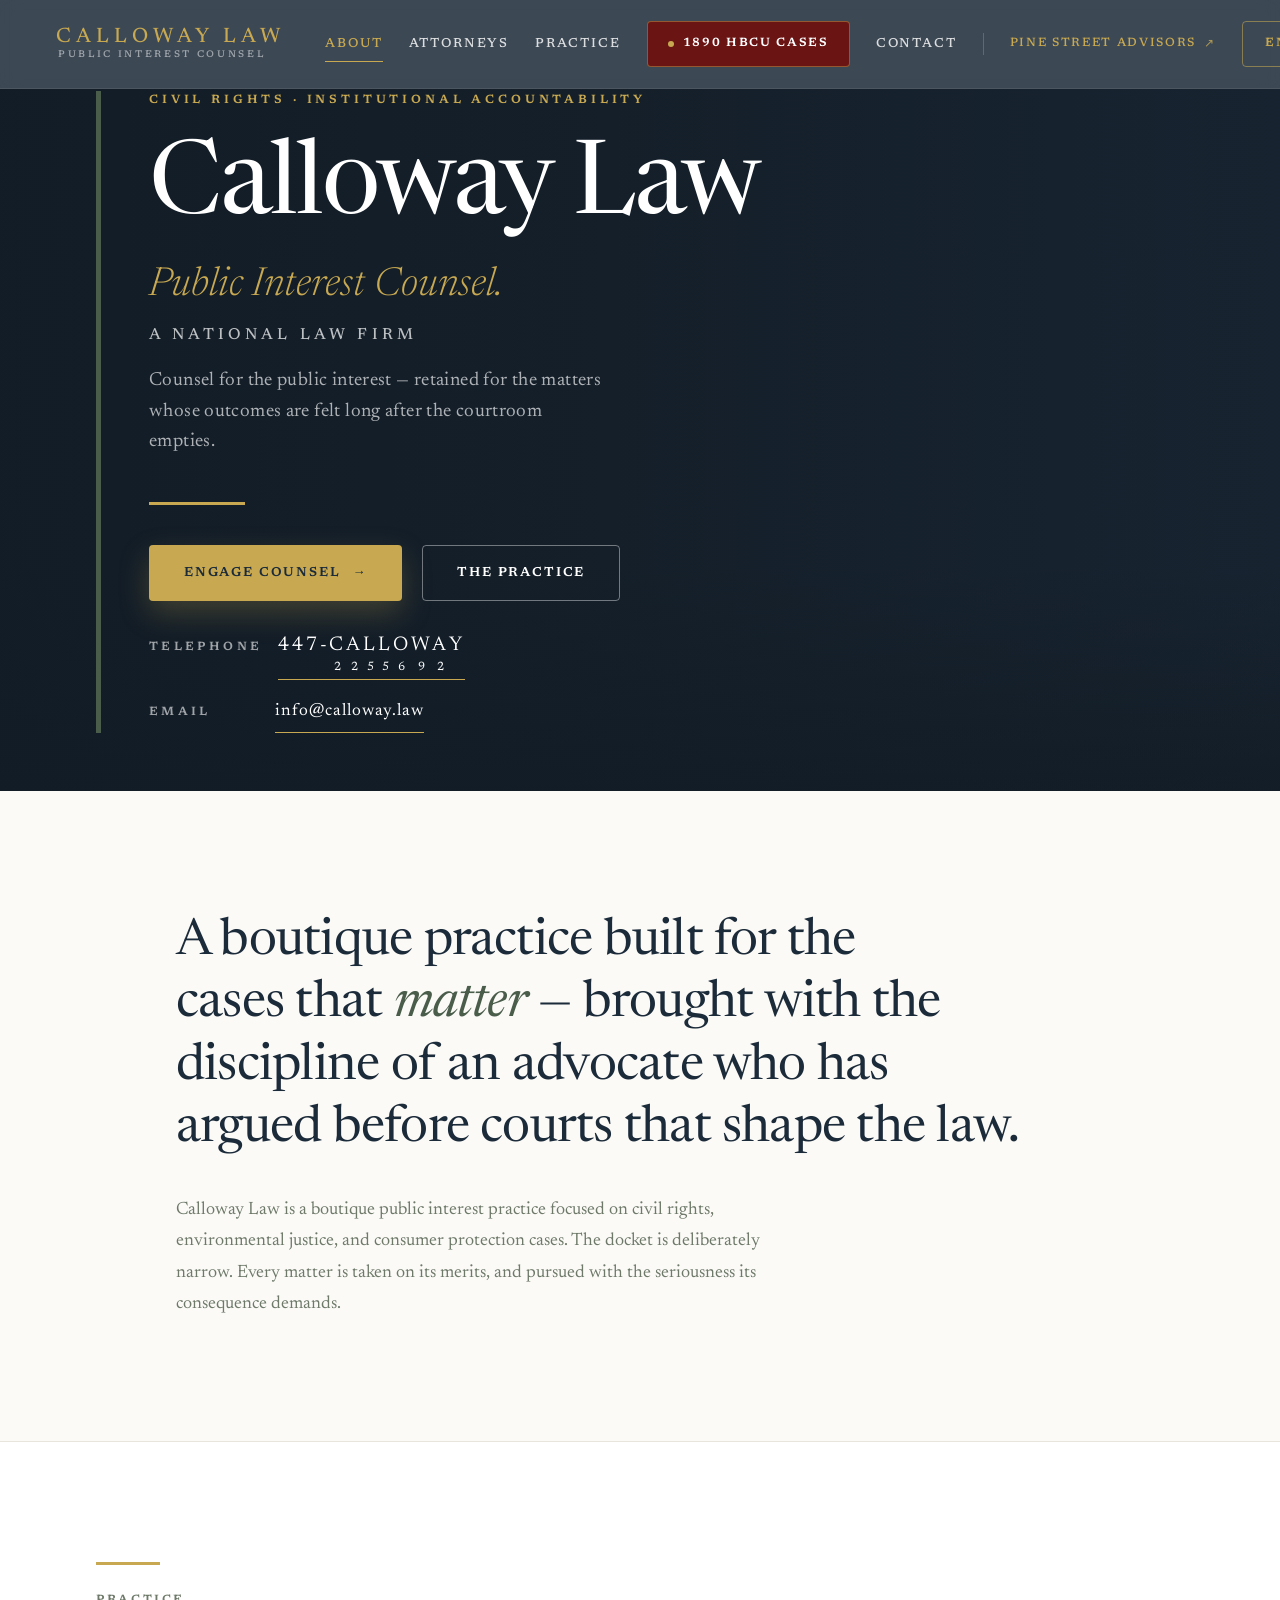
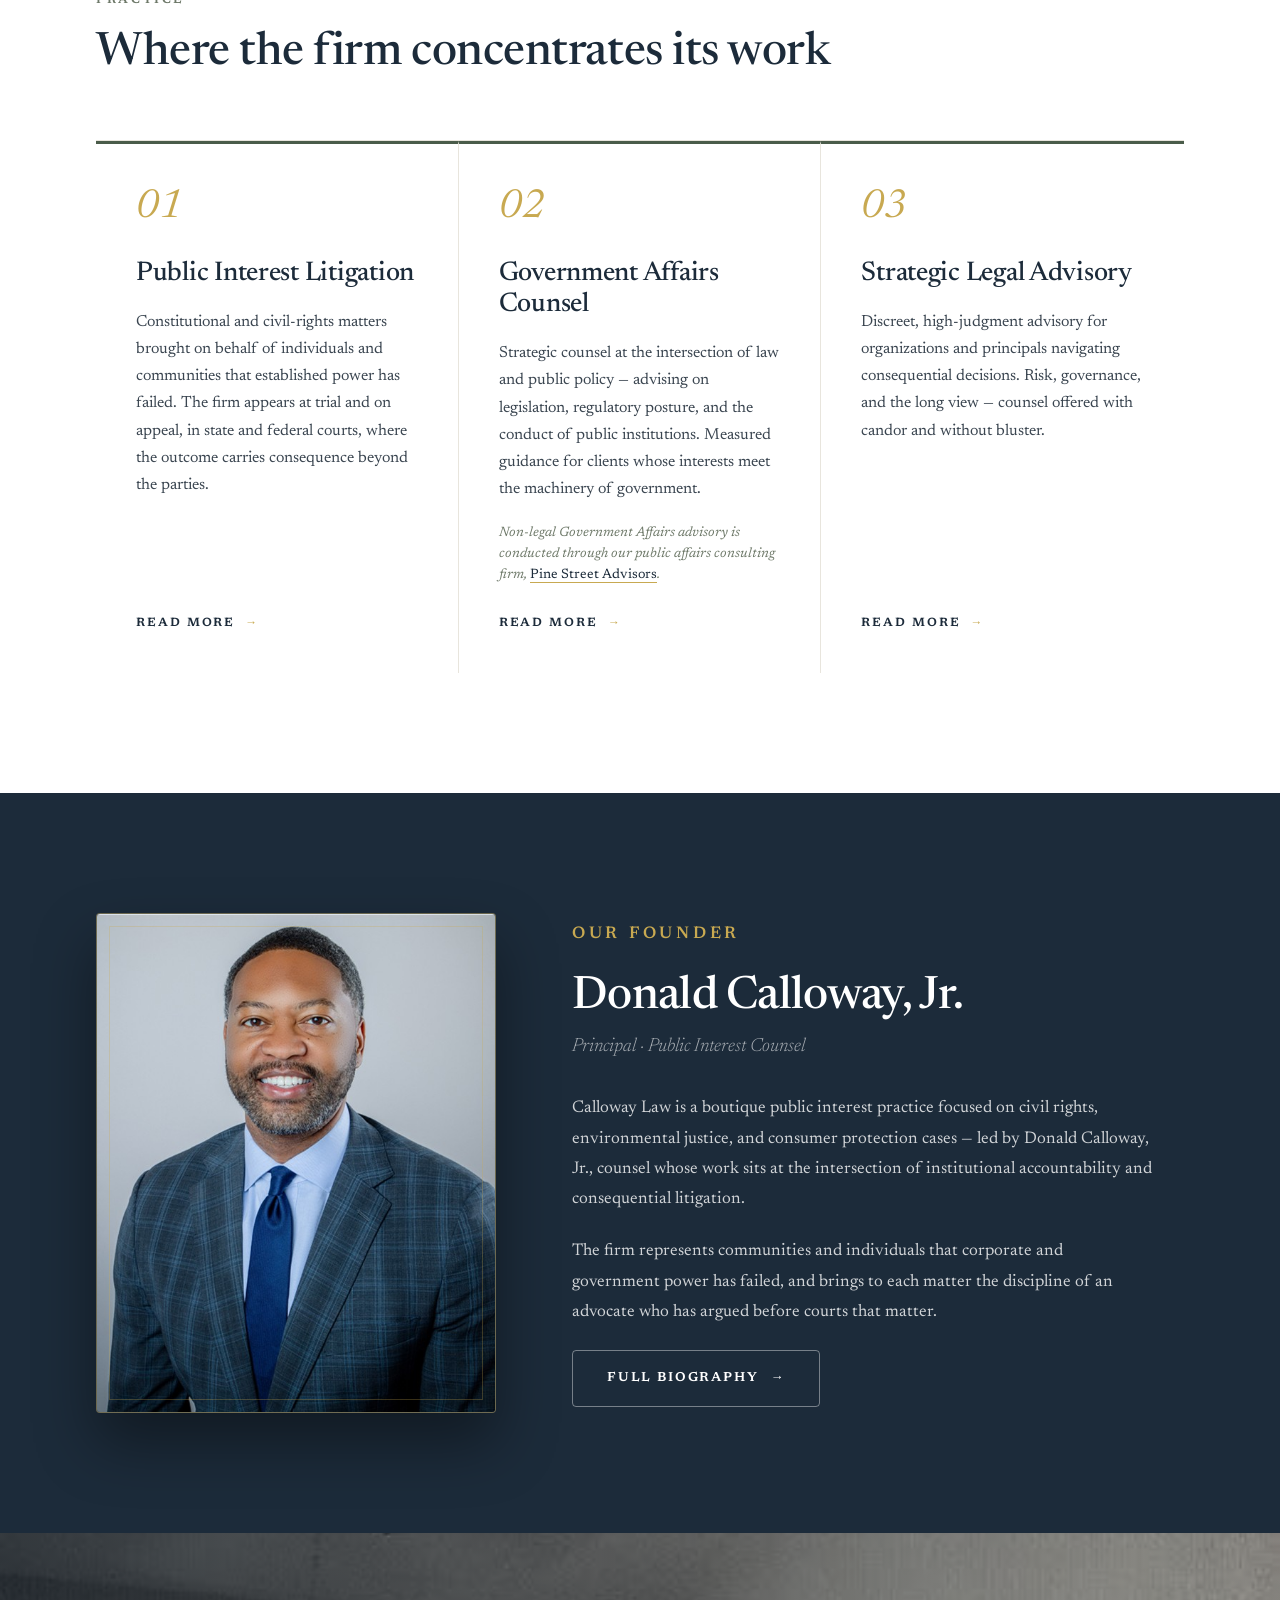
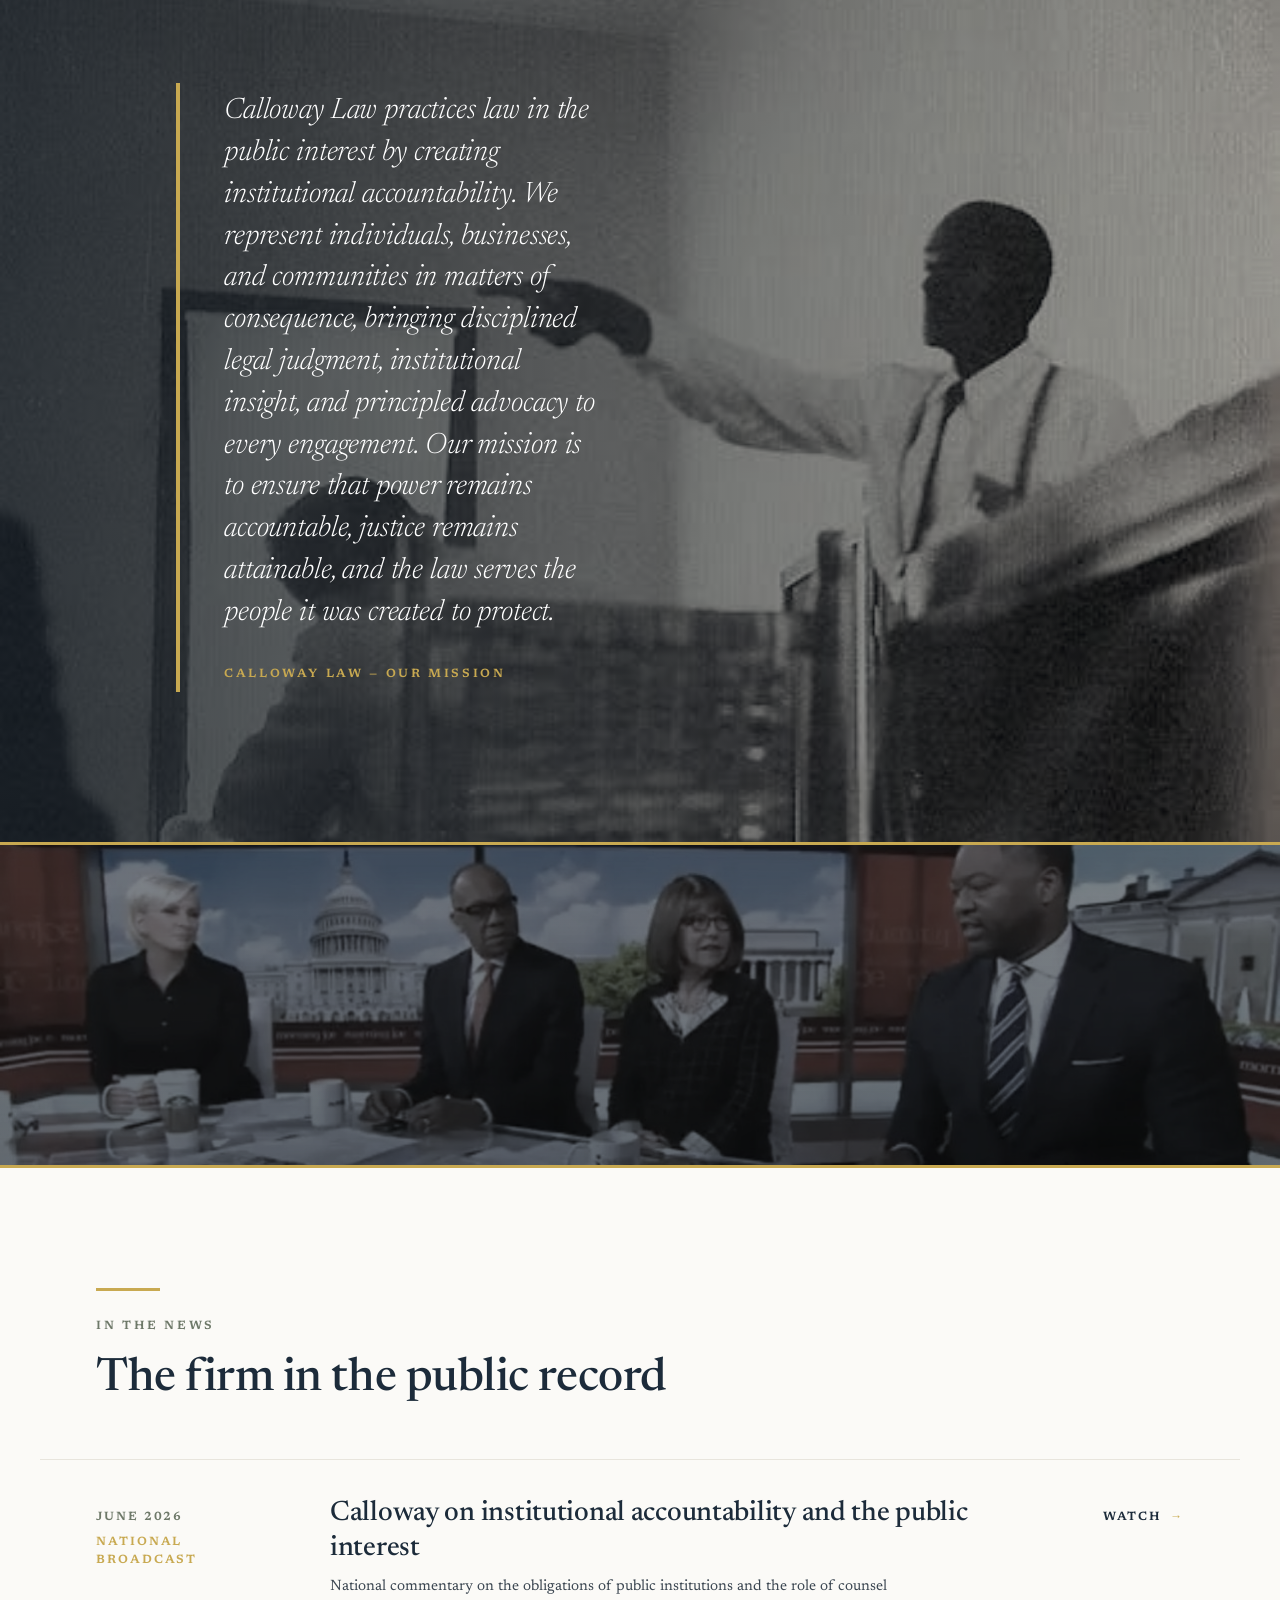
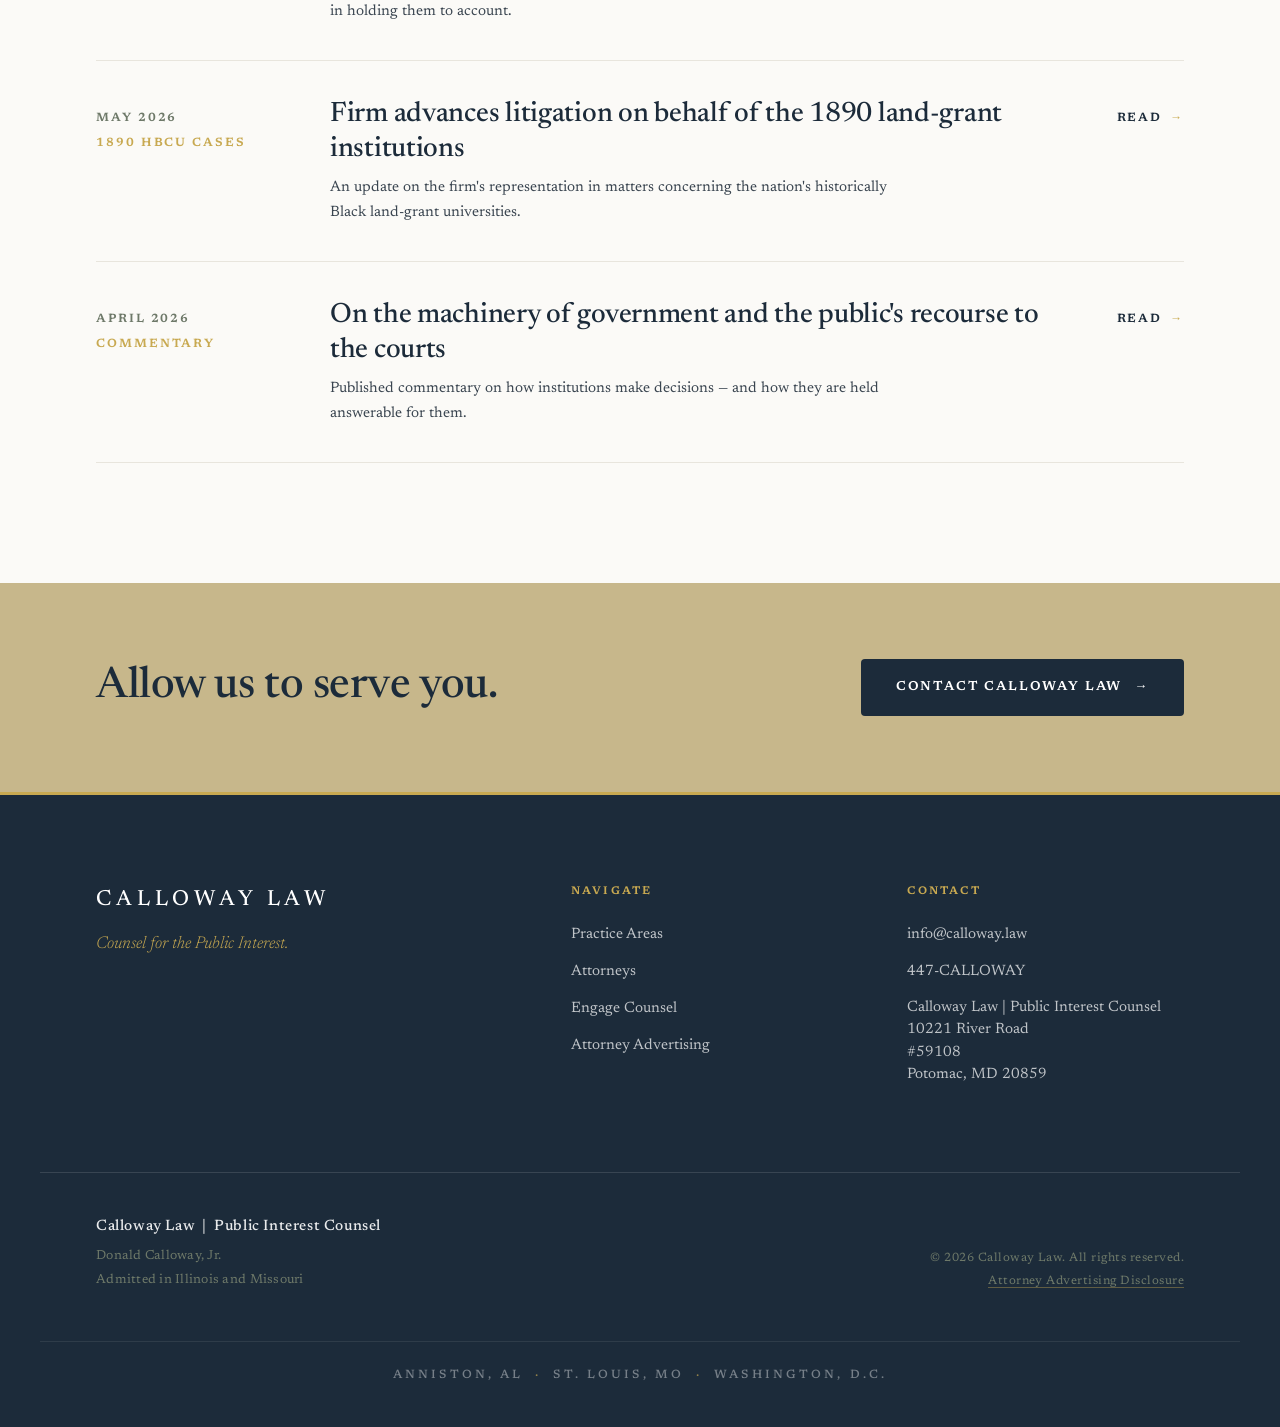
==== commit 8a24d0c3: "Add files via upload" ====
--- a/index.html
+++ b/index.html
@@ -400,6 +400,7 @@
       <ul>
         <li><a href="mailto:info@calloway.law">info@calloway.law</a></li>
         <li><a href="tel:+14472255692">447-CALLOWAY</a></li>
+        <li class="footer-addr" style="line-height:1.5;color:rgba(255,255,255,.72);">Calloway Law | Public Interest Counsel<br>10221 River Road<br>#59108<br>Potomac, MD 20859</li>
       </ul>
     </div>
   </div>
@@ -414,7 +415,7 @@
       <a href="disclosure.html" style="color:var(--sage-grey);text-decoration:none;border-bottom:1px solid rgba(200,169,81,.4);">Attorney Advertising Disclosure</a>
     </div>
   </div>
-  <div class="footer-cities">Anniston, AL<span class="sep">·</span>Washington, D.C.</div>
+  <div class="footer-cities">Anniston, AL<span class="sep">·</span>St. Louis, MO<span class="sep">·</span>Washington, D.C.</div>
 </footer>
 
 <script src="site.js"></script>
